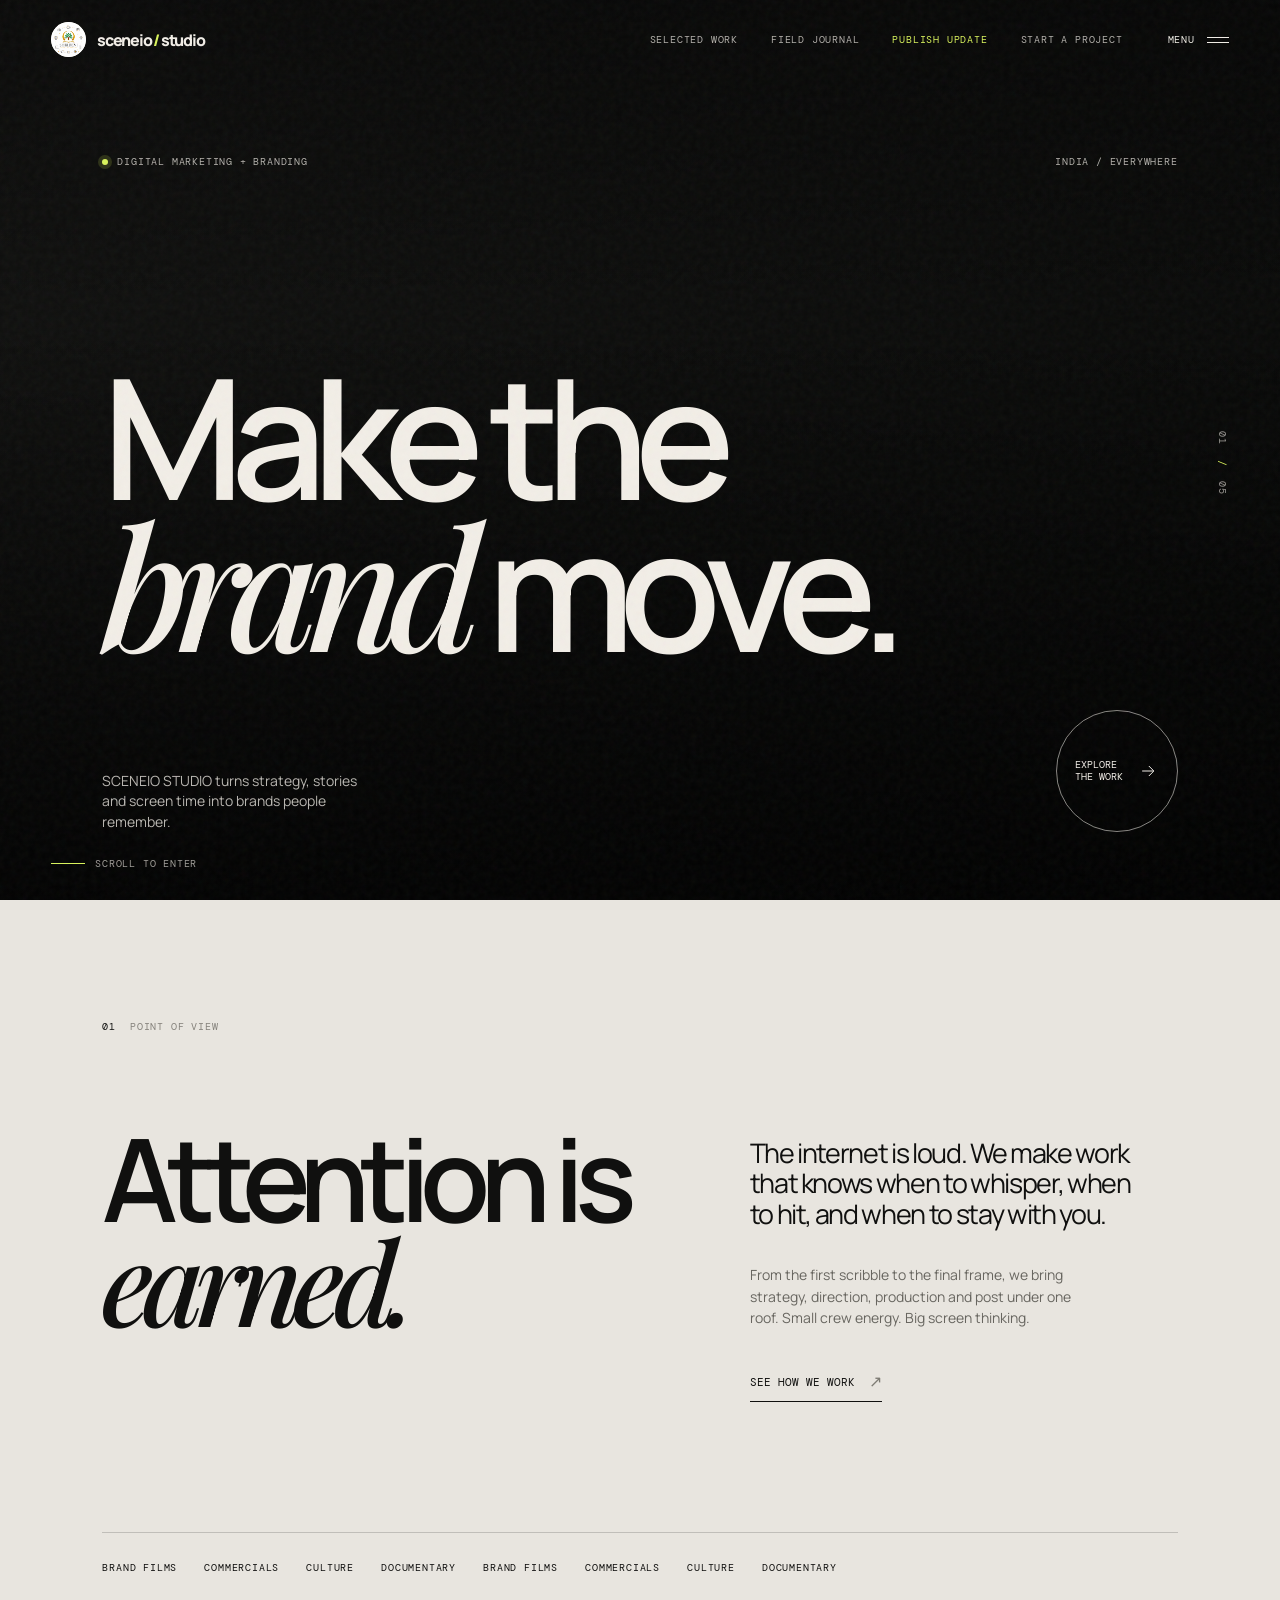
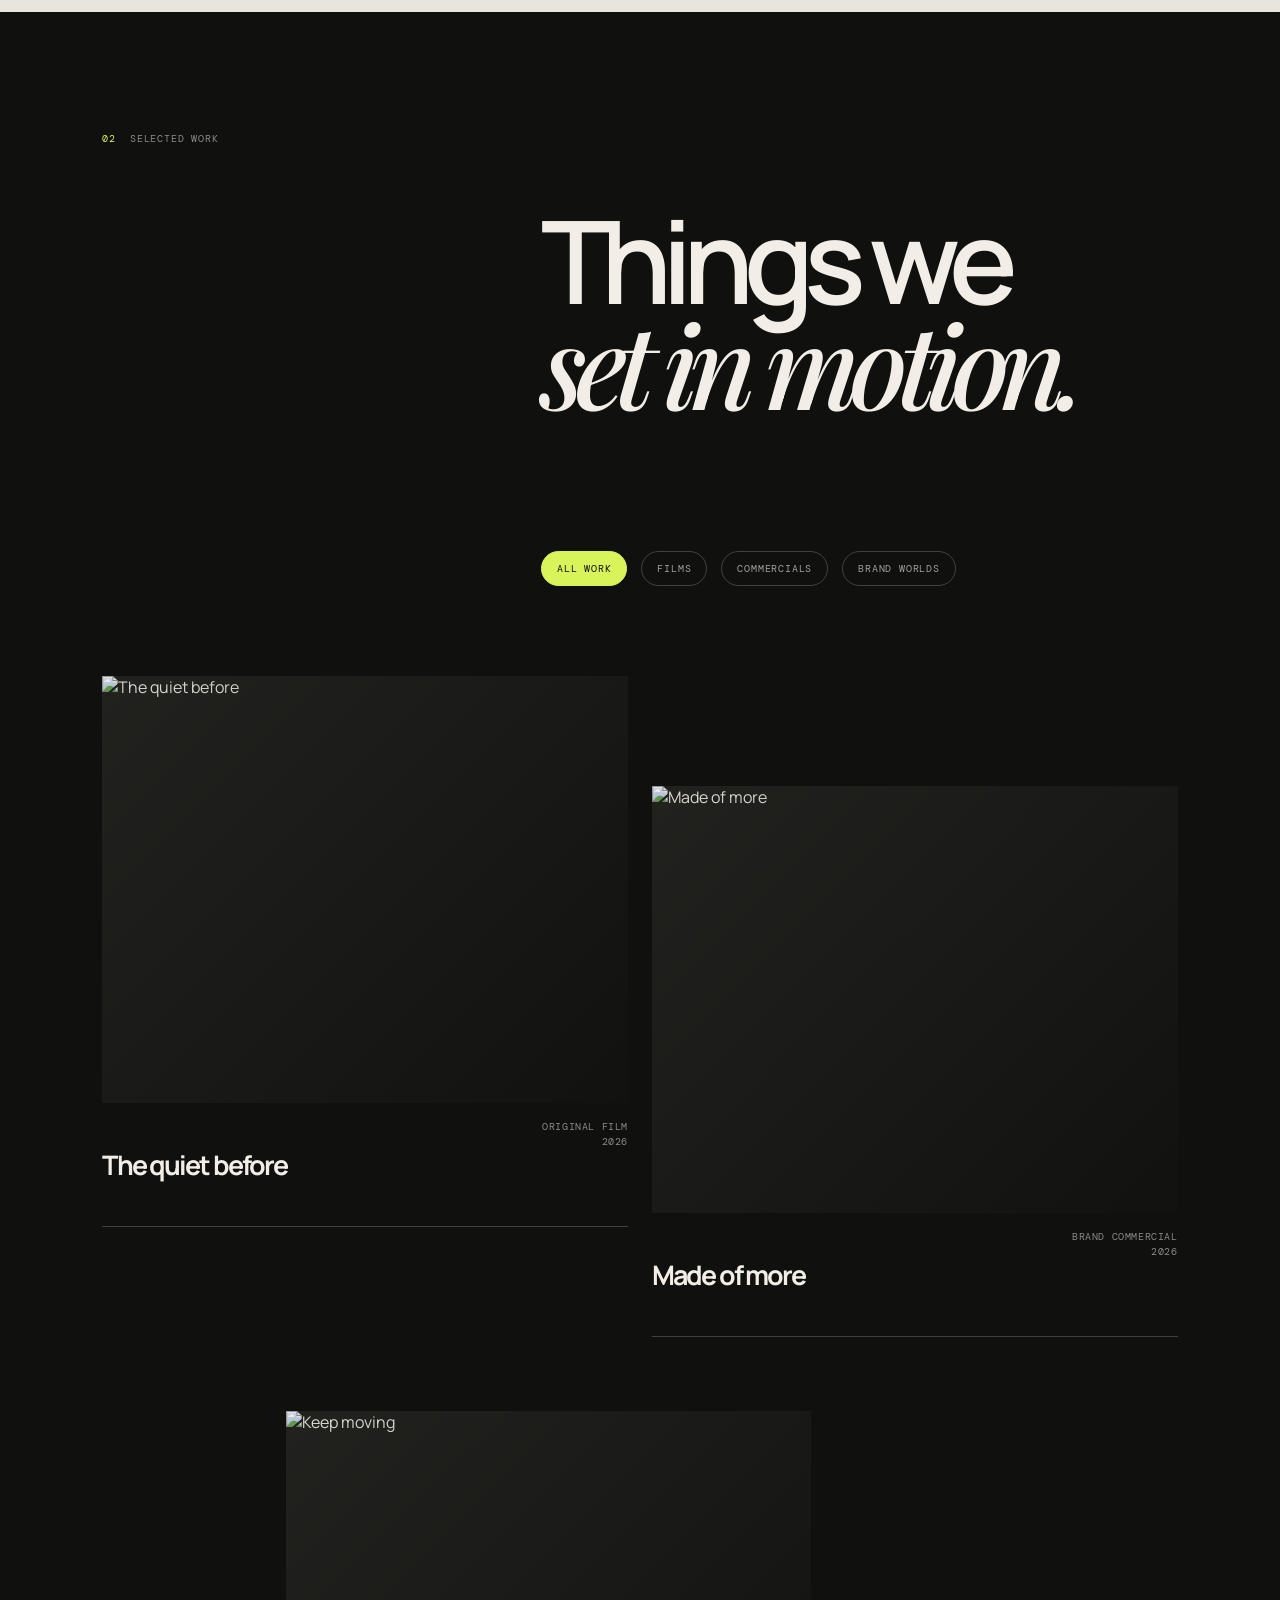
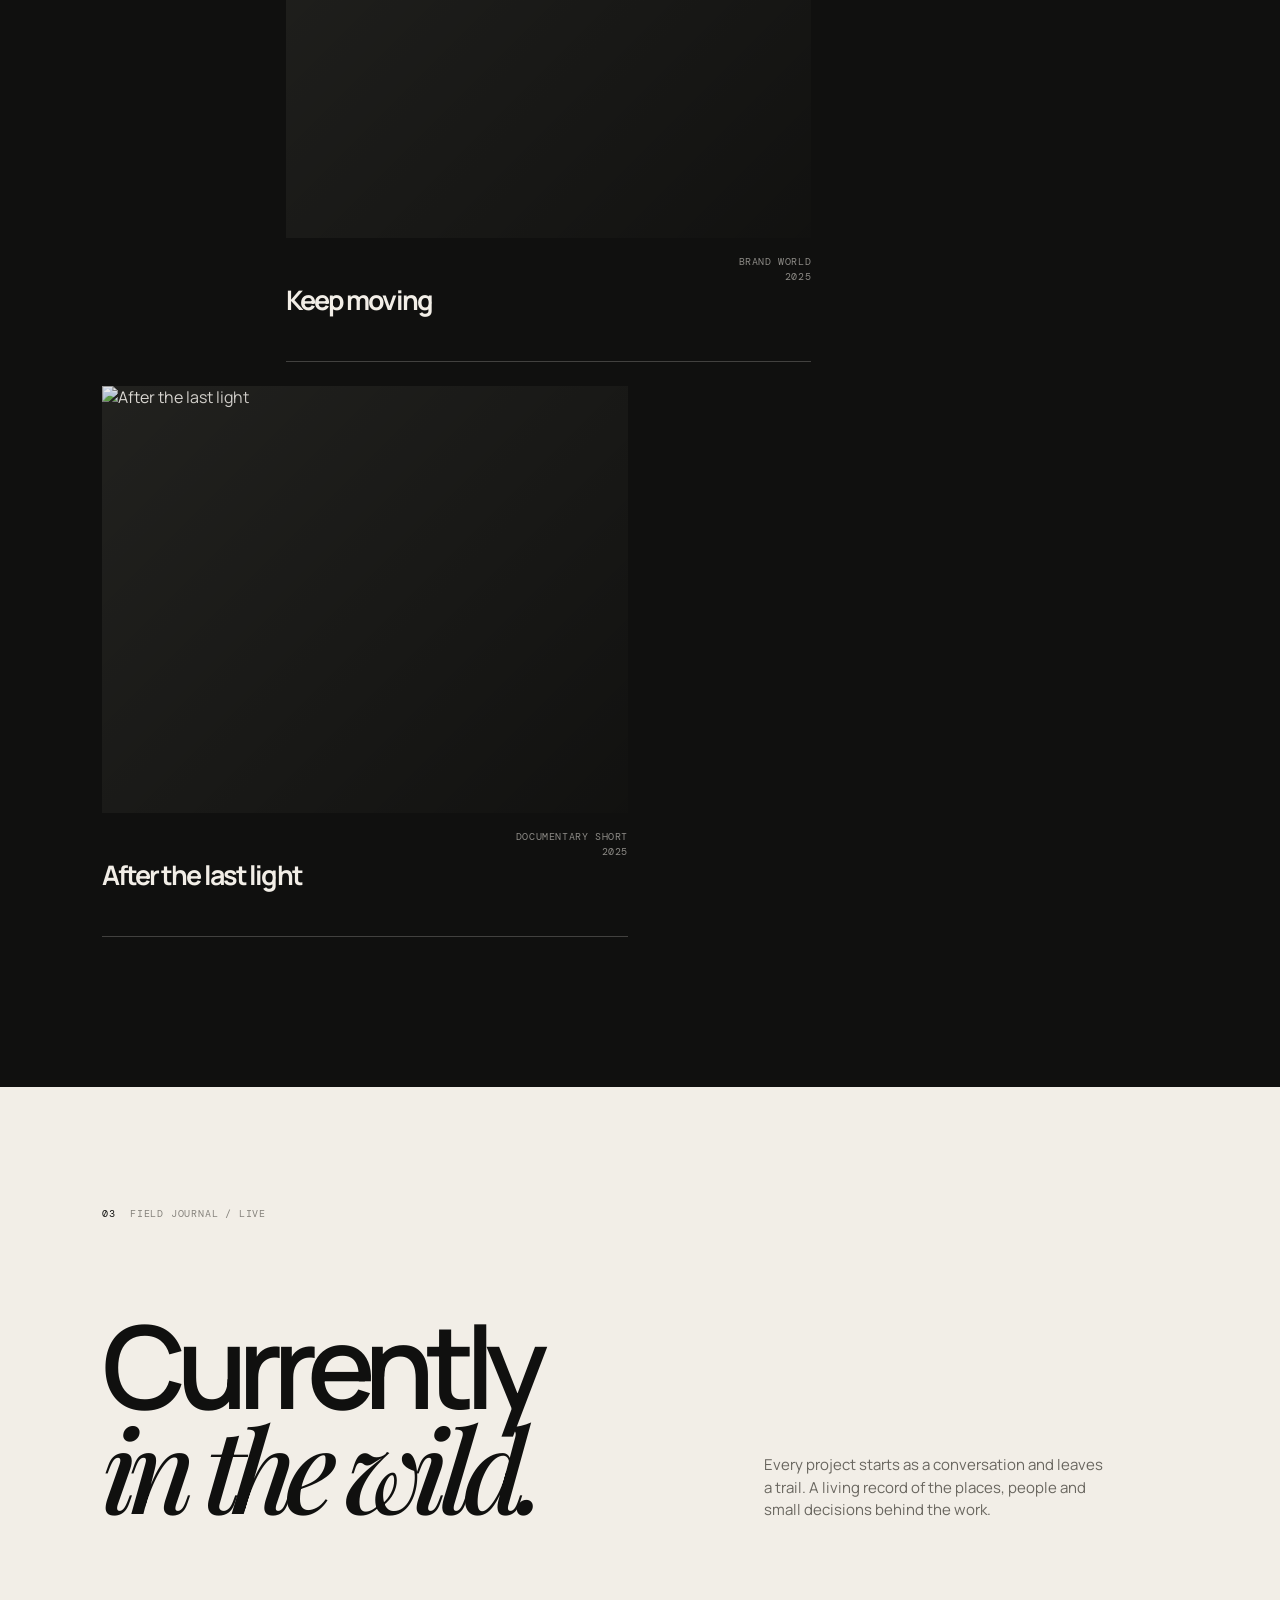
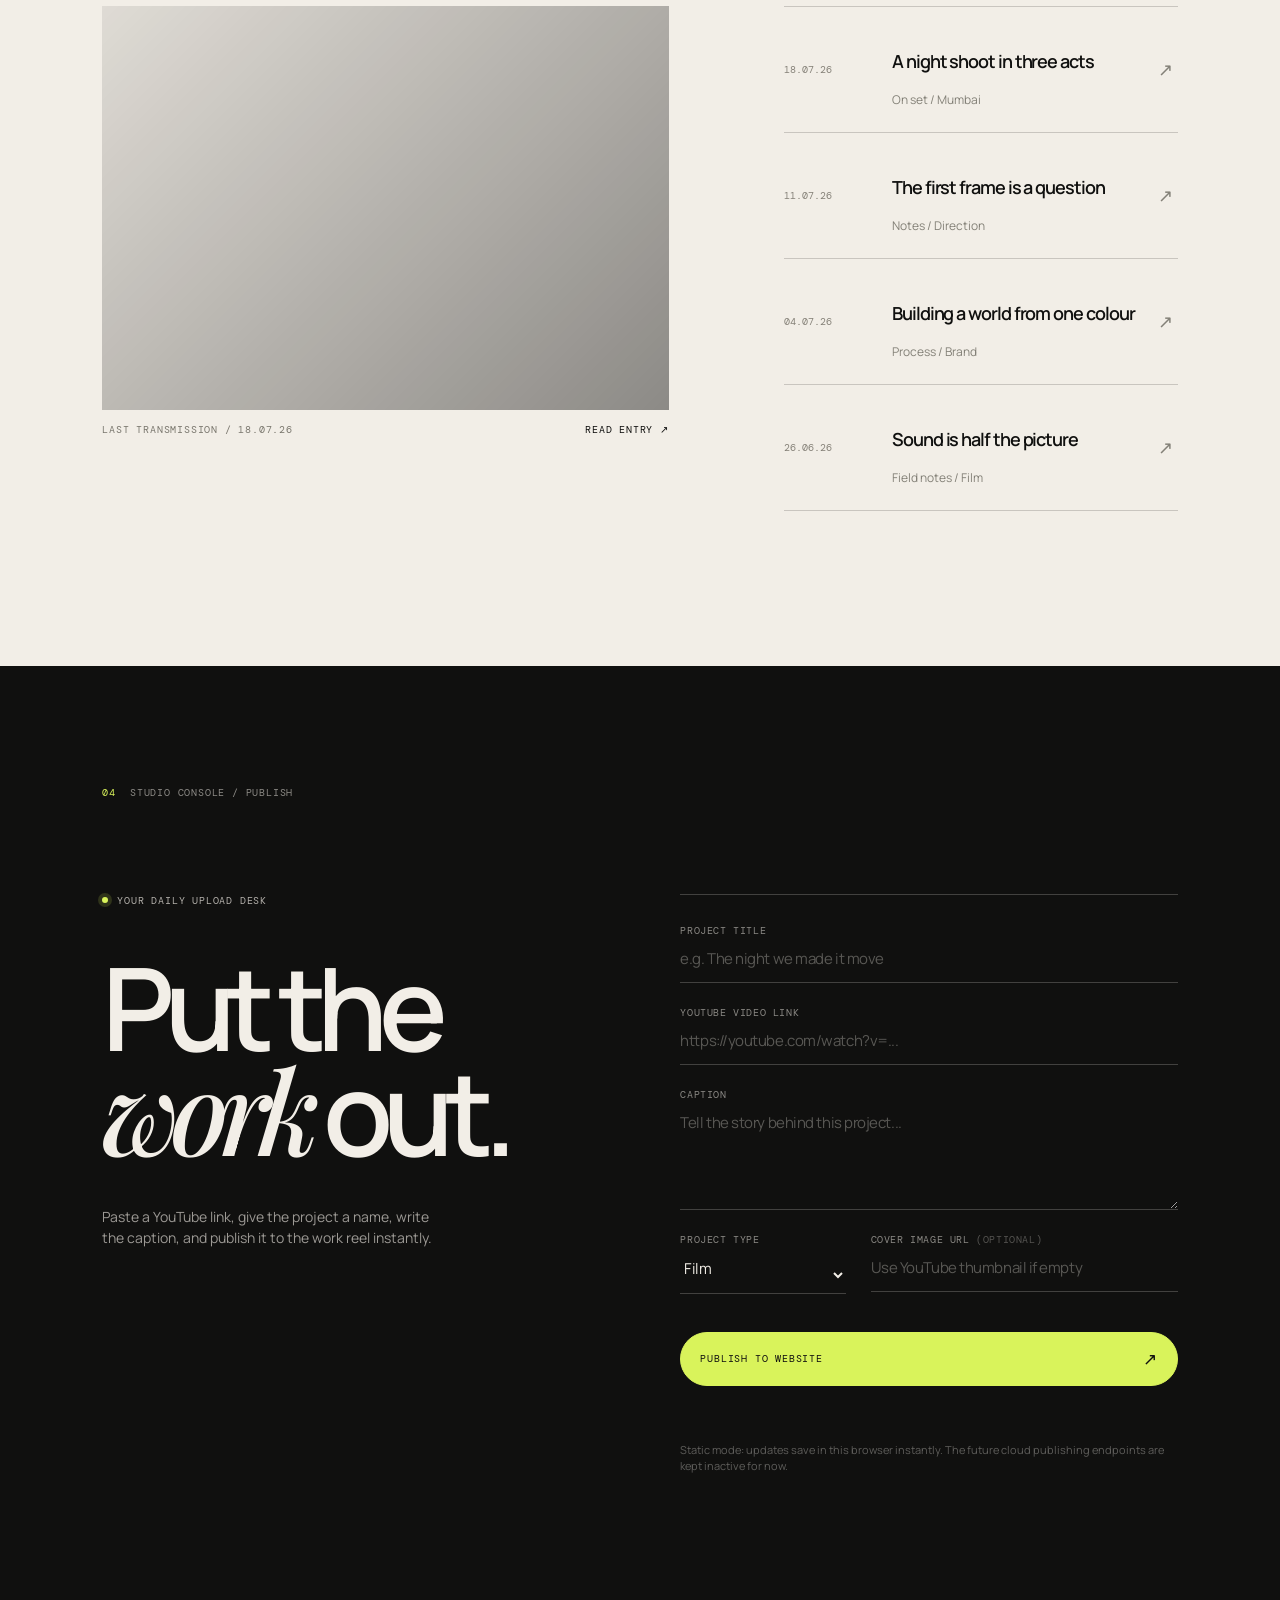
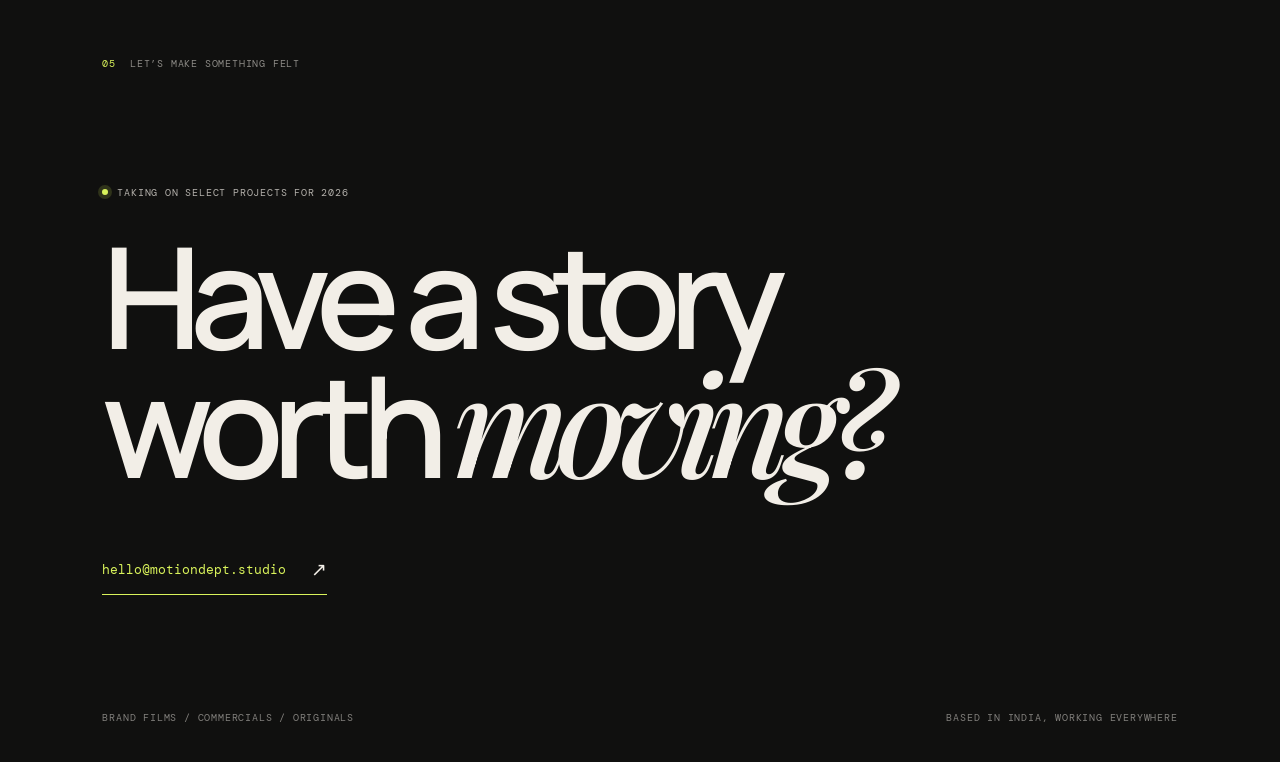
==== index.html @ eca7d155 "Create SCENEIO Studio static site" ====
<!doctype html>
<html lang="en">
  <head>
    <meta charset="UTF-8" />
    <meta name="viewport" content="width=device-width, initial-scale=1.0" />
    <meta name="description" content="SCENEIO STUDIO — digital marketing and branding for stories in motion." />
    <title>SCENEIO STUDIO — Digital marketing and branding</title>
    <link rel="preconnect" href="https://fonts.googleapis.com" />
    <link rel="preconnect" href="https://fonts.gstatic.com" crossorigin />
    <link href="https://fonts.googleapis.com/css2?family=DM+Mono:wght@400;500&family=Manrope:wght@400;500;600;700;800&family=Playfair+Display:ital,wght@0,500;0,600;1,500;1,600&display=swap" rel="stylesheet" />
    <link rel="stylesheet" href="styles.css" />
  </head>
  <body>
    <div class="noise" aria-hidden="true"></div>
    <div class="cursor" aria-hidden="true"></div>
    <div class="cursor-label" aria-hidden="true">view</div>

    <header class="site-header">
      <a class="brand-lockup magnetic" href="#top" aria-label="SCENEIO STUDIO home">
        <img src="sceneio-logo.png" alt="Shridevi Education" />
        <span class="wordmark">sceneio<span>/</span>studio</span>
      </a>
      <nav class="desktop-nav" aria-label="Main navigation">
        <a class="nav-link magnetic" href="#work">Selected work</a>
        <a class="nav-link magnetic" href="#journal">Field journal</a>
        <a class="nav-link nav-link-acid magnetic" href="#console">Publish update</a>
        <a class="nav-link magnetic" href="#contact">Start a project</a>
      </nav>
      <button class="menu-button magnetic" type="button" aria-expanded="false" aria-controls="mobile-menu">
        <span>Menu</span>
        <span class="menu-icon"><i></i><i></i></span>
      </button>
    </header>

    <div class="mobile-menu" id="mobile-menu" aria-hidden="true">
      <a href="#work">Selected work <span>01</span></a>
      <a href="#journal">Field journal <span>02</span></a>
      <a href="#console">Publish update <span>03</span></a>
      <a href="#contact">Start a project <span>04</span></a>
    </div>

    <main id="top">
      <section class="hero section-dark" aria-labelledby="hero-title">
        <div class="hero-image" role="img" aria-label="A film crew working on a set"></div>
        <div class="hero-overlay"></div>
        <div class="hero-content">
          <p class="eyebrow hero-eyebrow"><span class="status-dot"></span> Digital marketing + branding <span class="eyebrow-location">India / everywhere</span></p>
          <h1 id="hero-title">Make the<br /><em>brand</em> move.</h1>
          <div class="hero-bottom">
          <p class="hero-intro">SCENEIO STUDIO turns strategy, stories and screen time into brands people remember.</p>
            <a class="round-link magnetic" href="#work" aria-label="Explore selected work">
              <span>Explore<br />the work</span>
              <svg viewBox="0 0 24 24" aria-hidden="true"><path d="M5 12h13M13 6l6 6-6 6" /></svg>
            </a>
          </div>
        </div>
        <div class="hero-frame-count">01 <span>/</span> 05</div>
        <div class="scroll-cue"><span></span> Scroll to enter</div>
      </section>

      <section class="manifesto section-light" aria-labelledby="manifesto-title">
        <div class="section-label"><span>01</span><span>Point of view</span></div>
        <div class="manifesto-grid">
          <h2 id="manifesto-title">Attention is<br /><em>earned.</em></h2>
          <div class="manifesto-copy">
            <p class="lead-copy">The internet is loud. We make work that knows when to whisper, when to hit, and when to stay with you.</p>
            <p>From the first scribble to the final frame, we bring strategy, direction, production and post under one roof. Small crew energy. Big screen thinking.</p>
            <a class="text-link magnetic" href="#contact">See how we work <span>↗</span></a>
          </div>
        </div>
        <div class="marquee" aria-hidden="true"><span>BRAND FILMS&nbsp;&nbsp;&nbsp; COMMERCIALS&nbsp;&nbsp;&nbsp; CULTURE&nbsp;&nbsp;&nbsp; DOCUMENTARY&nbsp;&nbsp;&nbsp; BRAND FILMS&nbsp;&nbsp;&nbsp; COMMERCIALS&nbsp;&nbsp;&nbsp; CULTURE&nbsp;&nbsp;&nbsp; DOCUMENTARY&nbsp;&nbsp;&nbsp;</span></div>
      </section>

      <section class="work section-dark" id="work" aria-labelledby="work-title">
        <div class="section-heading">
          <div class="section-label light"><span>02</span><span>Selected work</span></div>
          <h2 id="work-title">Things we<br /><em>set in motion.</em></h2>
          <div class="filter-row" role="group" aria-label="Filter work">
            <button class="filter-button active magnetic" type="button" data-filter="all">All work</button>
            <button class="filter-button magnetic" type="button" data-filter="film">Films</button>
            <button class="filter-button magnetic" type="button" data-filter="commercial">Commercials</button>
            <button class="filter-button magnetic" type="button" data-filter="brand">Brand worlds</button>
          </div>
        </div>
        <div class="project-grid" id="project-grid"></div>
      </section>

      <section class="journal section-paper" id="journal" aria-labelledby="journal-title">
        <div class="section-label"><span>03</span><span>Field journal / live</span></div>
        <div class="journal-heading">
          <h2 id="journal-title">Currently<br /><em>in the wild.</em></h2>
          <p>Every project starts as a conversation and leaves a trail. A living record of the places, people and small decisions behind the work.</p>
        </div>
        <div class="journal-layout">
          <div class="journal-feature">
            <div class="journal-feature-image"></div>
            <div class="journal-feature-caption"><span>Last transmission / 18.07.26</span><span>Read entry ↗</span></div>
          </div>
          <div class="journal-list" id="journal-list"></div>
        </div>
      </section>

      <section class="console section-dark" id="console" aria-labelledby="console-title">
        <div class="section-label light"><span>04</span><span>Studio console / publish</span></div>
        <div class="console-grid">
          <div>
            <p class="eyebrow"><span class="status-dot"></span> Your daily upload desk</p>
            <h2 id="console-title">Put the<br /><em>work</em> out.</h2>
            <p class="console-copy">Paste a YouTube link, give the project a name, write the caption, and publish it to the work reel instantly.</p>
          </div>
          <form class="publish-form" id="publish-form">
            <label>Project title<input name="title" type="text" placeholder="e.g. The night we made it move" required /></label>
            <label>YouTube video link<input name="video-url" type="url" placeholder="https://youtube.com/watch?v=..." required /></label>
            <label>Caption<textarea name="caption" rows="4" placeholder="Tell the story behind this project..." required></textarea></label>
            <div class="form-row">
              <label>Project type<select name="type"><option value="film">Film</option><option value="commercial">Commercial</option><option value="brand">Brand world</option></select></label>
              <label>Cover image URL <span>(optional)</span><input name="image-url" type="url" placeholder="Use YouTube thumbnail if empty" /></label>
            </div>
            <button class="publish-button magnetic" type="submit">Publish to website <span>↗</span></button>
            <p class="publish-status" id="publish-status" role="status"></p>
            <p class="form-note">Static mode: updates save in this browser instantly. The future cloud publishing endpoints are kept inactive for now.</p>
          </form>
        </div>
      </section>

      <section class="contact section-dark" id="contact" aria-labelledby="contact-title">
        <div class="contact-top section-label light"><span>05</span><span>Let’s make something felt</span></div>
        <div class="contact-main">
          <p class="eyebrow"><span class="status-dot"></span> Taking on select projects for 2026</p>
          <h2 id="contact-title">Have a story<br />worth <em>moving?</em></h2>
          <a class="contact-email magnetic" href="mailto:hello@motiondept.studio">hello@motiondept.studio <span>↗</span></a>
        </div>
        <div class="contact-footer"><span>Brand films / commercials / originals</span><span>Based in India, working everywhere</span></div>
      </section>
    </main>

    <div class="project-modal" aria-hidden="true" role="dialog" aria-modal="true" aria-labelledby="modal-title">
      <button class="modal-close magnetic" type="button" aria-label="Close project details">Close <span>×</span></button>
      <div class="modal-inner">
        <p class="eyebrow" id="modal-meta"></p>
        <h2 id="modal-title"></h2>
        <p class="modal-description" id="modal-description"></p>
        <div class="modal-media" id="modal-media"></div>
        <div class="modal-details"><span id="modal-client"></span><span id="modal-services"></span></div>
      </div>
    </div>

    <script src="content.js"></script>
    <script src="app.js"></script>
  </body>
</html>
---- styles.css ----
:root {
  --ink: #10100f;
  --paper: #e8e5df;
  --cream: #f2eee7;
  --acid: #d9f35b;
  --muted: #85827c;
  --line-dark: rgba(242, 238, 231, .22);
  --line-light: rgba(16, 16, 15, .18);
  --serif: "Playfair Display", Georgia, serif;
  --sans: "Manrope", Arial, sans-serif;
  --mono: "DM Mono", monospace;
}

* { box-sizing: border-box; }
html { scroll-behavior: smooth; }
body { margin: 0; background: var(--ink); color: var(--cream); font-family: var(--sans); cursor: none; }
body.modal-open { overflow: hidden; }
a { color: inherit; text-decoration: none; }
button { color: inherit; font: inherit; }
.noise { position: fixed; inset: 0; z-index: 20; pointer-events: none; opacity: .055; background-image: url("data:image/svg+xml,%3Csvg viewBox='0 0 180 180' xmlns='http://www.w3.org/2000/svg'%3E%3Cfilter id='n'%3E%3CfeTurbulence type='fractalNoise' baseFrequency='.8' numOctaves='3' stitchTiles='stitch'/%3E%3C/filter%3E%3Crect width='100%25' height='100%25' filter='url(%23n)' opacity='.8'/%3E%3C/svg%3E"); }
.cursor, .cursor-label { position: fixed; pointer-events: none; z-index: 50; transform: translate(-50%, -50%); opacity: 0; }
.cursor { width: 10px; height: 10px; border-radius: 50%; background: var(--acid); transition: width .25s, height .25s, background .25s; }
.cursor-label { display: grid; place-items: center; width: 58px; height: 58px; border-radius: 50%; background: var(--acid); color: var(--ink); font: 11px var(--mono); text-transform: uppercase; letter-spacing: .08em; transition: opacity .2s; }
.cursor.is-link { width: 30px; height: 30px; background: var(--cream); }
.cursor-label.visible { opacity: 1; }
.site-header { position: absolute; inset: 0 0 auto; z-index: 10; display: flex; align-items: center; justify-content: space-between; padding: 22px 4vw; color: var(--cream); }
.brand-lockup { display: flex; align-items: center; gap: 11px; }
.brand-lockup img { width: 35px; height: 35px; border-radius: 50%; object-fit: cover; background: var(--cream); }
.wordmark { font-size: 16px; font-weight: 800; letter-spacing: -.08em; }
.wordmark span { color: var(--acid); margin: 0 2px; }
.desktop-nav { display: flex; gap: 33px; margin-left: auto; margin-right: 45px; }
.nav-link, .menu-button, .section-label, .eyebrow, .filter-button, .contact-footer, .hero-frame-count, .scroll-cue, .journal-feature-caption, .modal-details { font: 10px var(--mono); letter-spacing: .08em; text-transform: uppercase; }
.nav-link { color: rgba(242,238,231,.72); transition: color .25s; }
.nav-link:hover { color: var(--acid); }
.nav-link-acid { color: var(--acid); }
.menu-button { display: flex; align-items: center; gap: 12px; border: 0; padding: 0; background: transparent; cursor: none; }
.menu-icon { display: flex; flex-direction: column; gap: 4px; width: 22px; }
.menu-icon i { display: block; height: 1px; background: var(--cream); transition: transform .25s; }
.mobile-menu { position: fixed; inset: 0; z-index: 9; display: flex; flex-direction: column; justify-content: center; gap: 18px; padding: 10vw; background: var(--acid); color: var(--ink); transform: translateY(-100%); transition: transform .7s cubic-bezier(.8,0,.2,1); }
.mobile-menu.open { transform: translateY(0); }
.mobile-menu a { display: flex; justify-content: space-between; border-bottom: 1px solid rgba(16,16,15,.35); padding: 14px 0; font-size: clamp(30px, 7vw, 70px); letter-spacing: -.07em; }
.mobile-menu a span { align-self: flex-start; font: 11px var(--mono); letter-spacing: 0; }
.section-dark { background: var(--ink); color: var(--cream); }
.section-light, .section-paper { color: var(--ink); }
.section-light { background: var(--paper); }
.section-paper { background: var(--cream); }
.hero { position: relative; min-height: 100svh; overflow: hidden; }
.hero-image { position: absolute; inset: 0; background: linear-gradient(135deg, rgba(24,25,22,.2), rgba(4,5,4,.8)), url("https://images.unsplash.com/photo-1485846234645-a62644f84728?auto=format&fit=crop&w=2400&q=90") center/cover; transform: scale(1.04); animation: hero-drift 16s ease-in-out infinite alternate; }
@keyframes hero-drift { from { transform: scale(1.04); } to { transform: scale(1.12) translate3d(-1%, -1%, 0); } }
.hero-overlay { position: absolute; inset: 0; background: linear-gradient(180deg, rgba(0,0,0,.42) 0%, transparent 35%, rgba(0,0,0,.75) 100%); }
.hero-content { position: relative; z-index: 1; display: flex; flex-direction: column; justify-content: space-between; min-height: 100svh; padding: 155px 8vw 68px; }
.eyebrow { display: flex; align-items: center; gap: 9px; color: rgba(242,238,231,.72); }
.hero-eyebrow { font-size: 10px; }
.eyebrow-location { margin-left: auto; }
.status-dot { display: inline-block; width: 6px; height: 6px; border-radius: 50%; background: var(--acid); box-shadow: 0 0 0 4px rgba(217,243,91,.15); }
h1, h2, p { margin: 0; }
h1, h2 { font-weight: 600; letter-spacing: -.085em; line-height: .88; }
h1 { max-width: 900px; font-size: clamp(72px, 13.1vw, 200px); margin-top: auto; }
h1 em, h2 em { font-family: var(--serif); font-weight: 500; letter-spacing: -.09em; }
.hero-bottom { display: flex; align-items: flex-end; justify-content: space-between; margin-top: 48px; }
.hero-intro { max-width: 280px; color: rgba(242,238,231,.76); font-size: 14px; line-height: 1.45; }
.round-link { display: flex; align-items: center; justify-content: center; gap: 15px; width: 122px; height: 122px; border: 1px solid rgba(242,238,231,.55); border-radius: 50%; font: 10px var(--mono); line-height: 1.25; text-transform: uppercase; transition: background .35s, color .35s, transform .35s; }
.round-link svg { width: 20px; fill: none; stroke: currentColor; stroke-width: 1.2; }
.round-link:hover { background: var(--acid); color: var(--ink); border-color: var(--acid); transform: rotate(-8deg); }
.hero-frame-count { position: absolute; right: 4vw; bottom: 45%; color: rgba(242,238,231,.62); writing-mode: vertical-rl; }
.hero-frame-count span { color: var(--acid); padding: 8px 0; }
.scroll-cue { position: absolute; left: 4vw; bottom: 30px; display: flex; align-items: center; gap: 10px; color: rgba(242,238,231,.65); }
.scroll-cue span { display: block; width: 34px; height: 1px; background: var(--acid); }
.section-label { display: flex; gap: 14px; color: var(--muted); }
.section-label span:first-child { color: var(--ink); }
.section-label.light { color: rgba(242,238,231,.55); }
.section-label.light span:first-child { color: var(--acid); }
.manifesto { padding: 120px 8vw 0; overflow: hidden; }
.manifesto-grid { display: grid; grid-template-columns: 1.12fr .88fr; gap: 8vw; padding: 95px 0 130px; }
h2 { font-size: clamp(63px, 9vw, 138px); }
.manifesto-copy { max-width: 390px; padding-top: 10px; }
.lead-copy { font-size: clamp(21px, 2.1vw, 31px); letter-spacing: -.05em; line-height: 1.13; margin-bottom: 35px; }
.manifesto-copy > p:not(.lead-copy) { max-width: 330px; color: #686660; font-size: 14px; line-height: 1.55; }
.text-link { display: inline-flex; align-items: center; gap: 14px; margin-top: 42px; border-bottom: 1px solid var(--ink); padding-bottom: 9px; font: 11px var(--mono); text-transform: uppercase; }
.text-link span { color: #7d7b73; font-size: 16px; }
.marquee { overflow: hidden; border-top: 1px solid var(--line-light); padding: 28px 0 38px; white-space: nowrap; font: 10px var(--mono); letter-spacing: .08em; }
.marquee span { display: inline-block; animation: marquee 34s linear infinite; }
@keyframes marquee { to { transform: translateX(-50%); } }
.work { padding: 120px 8vw 150px; }
.section-heading { position: relative; display: grid; grid-template-columns: 1fr 1.7fr; gap: 5vw; align-items: start; }
.section-heading h2 { grid-column: 2; margin-top: 78px; }
.filter-row { grid-column: 2; display: flex; gap: 14px; margin-top: 70px; flex-wrap: wrap; }
.filter-button { border: 1px solid var(--line-dark); background: transparent; border-radius: 40px; padding: 10px 15px; color: rgba(242,238,231,.65); cursor: none; transition: .3s; }
.filter-button:hover, .filter-button.active { background: var(--acid); border-color: var(--acid); color: var(--ink); }
.project-grid { display: grid; grid-template-columns: repeat(12, 1fr); gap: 24px; margin-top: 90px; }
.project-card { position: relative; grid-column: span 6; cursor: none; }
.project-card:nth-child(3n+2) { grid-column: 7 / span 6; margin-top: 110px; }
.project-card:nth-child(3n+3) { grid-column: 3 / span 6; margin-top: 50px; }
.project-visual { position: relative; overflow: hidden; aspect-ratio: 1.23 / 1; background: #242421; }
.project-visual::after { position: absolute; inset: 0; content: ""; background: linear-gradient(135deg, rgba(0,0,0,.08), rgba(0,0,0,.52)); transition: opacity .45s; }
.project-card:hover .project-visual::after { opacity: .38; }
.project-visual::before { position: absolute; inset: 0; z-index: 1; content: "View project  ↗"; display: grid; place-items: center; color: var(--cream); font: 11px var(--mono); letter-spacing: .08em; text-transform: uppercase; opacity: 0; transform: translateY(10px); transition: .45s; }
.project-card:hover .project-visual::before { opacity: 1; transform: translateY(0); }
.project-visual img { width: 100%; height: 100%; display: block; object-fit: cover; filter: saturate(.78); transition: transform .8s cubic-bezier(.2,.8,.2,1), filter .5s; }
.project-card:hover .project-visual img { transform: scale(1.06); filter: saturate(1); }
.project-live { position: absolute; z-index: 2; top: 15px; left: 15px; border: 1px solid var(--acid); border-radius: 20px; padding: 7px 10px; background: rgba(16,16,15,.5); color: var(--acid); font: 9px var(--mono); letter-spacing: .06em; text-transform: uppercase; }
.project-info { display: flex; justify-content: space-between; gap: 15px; padding: 16px 0 0; border-bottom: 1px solid var(--line-dark); padding-bottom: 16px; }
.project-title { font-size: clamp(19px, 2.1vw, 30px); letter-spacing: -.07em; }
.project-meta { color: rgba(242,238,231,.55); font: 10px var(--mono); letter-spacing: .06em; text-transform: uppercase; text-align: right; line-height: 1.5; }
.journal { padding: 120px 8vw 155px; }
.journal-heading { display: grid; grid-template-columns: 1.15fr .85fr; gap: 8vw; padding: 95px 0 84px; }
.journal-heading > p { max-width: 340px; align-self: end; color: #69665f; font-size: 15px; line-height: 1.5; }
.journal-layout { display: grid; grid-template-columns: 1.18fr .82fr; gap: 9vw; align-items: start; }
.journal-feature-image { aspect-ratio: 1.4 / 1; background: linear-gradient(135deg, rgba(0,0,0,.08), rgba(0,0,0,.42)), url("https://images.unsplash.com/photo-1489599849927-2ee91cede3ba?auto=format&fit=crop&w=1500&q=85") center/cover; filter: grayscale(.2); }
.journal-feature-caption { display: flex; justify-content: space-between; gap: 10px; padding-top: 13px; color: #79766d; }
.journal-feature-caption span:last-child { color: var(--ink); }
.journal-list { border-top: 1px solid var(--line-light); }
.journal-entry { display: grid; grid-template-columns: 90px 1fr 20px; gap: 18px; align-items: center; border-bottom: 1px solid var(--line-light); padding: 24px 0; transition: padding .3s; }
.journal-entry:hover { padding-left: 10px; padding-right: 10px; }
.journal-date { color: #858178; font: 10px var(--mono); text-transform: uppercase; }
.journal-entry h3 { font-size: 18px; font-weight: 600; letter-spacing: -.06em; }
.journal-entry p { margin-top: 5px; color: #838077; font-size: 12px; }
.journal-arrow { color: #848178; font-size: 18px; }
.console { padding: 120px 8vw 140px; }
.console-grid { display: grid; grid-template-columns: .95fr 1.05fr; gap: 10vw; padding-top: 95px; }
.console-grid h2 { margin-top: 50px; }
.console-copy { max-width: 350px; margin-top: 42px; color: rgba(242,238,231,.62); font-size: 14px; line-height: 1.5; }
.publish-form { border-top: 1px solid var(--line-dark); padding-top: 6px; }
.publish-form label { display: block; margin-top: 23px; color: rgba(242,238,231,.54); font: 10px var(--mono); letter-spacing: .06em; text-transform: uppercase; }
.publish-form label > span { color: rgba(242,238,231,.3); }
.publish-form input, .publish-form textarea, .publish-form select { display: block; width: 100%; margin-top: 11px; border: 0; border-bottom: 1px solid var(--line-dark); border-radius: 0; outline: 0; padding: 0 0 13px; background: transparent; color: var(--cream); font: 15px var(--sans); letter-spacing: -.03em; resize: vertical; transition: border-color .25s; }
.publish-form select { color: var(--cream); cursor: none; }
.publish-form select option { color: var(--ink); }
.publish-form input::placeholder, .publish-form textarea::placeholder { color: rgba(242,238,231,.32); }
.publish-form input:focus, .publish-form textarea:focus, .publish-form select:focus { border-color: var(--acid); }
.form-row { display: grid; grid-template-columns: .7fr 1.3fr; gap: 25px; }
.publish-button { display: flex; align-items: center; justify-content: space-between; width: 100%; margin-top: 38px; border: 1px solid var(--acid); border-radius: 40px; padding: 15px 19px; background: var(--acid); color: var(--ink); font: 10px var(--mono); letter-spacing: .08em; text-transform: uppercase; cursor: none; transition: .3s; }
.publish-button span { font-size: 17px; transition: transform .3s; }
.publish-button:hover { background: transparent; color: var(--acid); }
.publish-button:hover span { transform: translate(4px, -4px); }
.publish-status { min-height: 20px; margin-top: 20px; color: var(--acid); font: 11px var(--mono); }
.publish-status.error { color: #ff9c8c; }
.publish-status.success { color: var(--acid); }
.form-note { margin-top: 16px; color: rgba(242,238,231,.35); font-size: 11px; line-height: 1.5; }
.empty-projects { grid-column: 1 / -1; color: rgba(242,238,231,.5); }
.contact { min-height: 83vh; display: flex; flex-direction: column; justify-content: space-between; padding: 42px 8vw 38px; }
.contact-main { margin: auto 0; }
.contact-main .eyebrow { margin-bottom: 35px; }
.contact h2 { font-size: clamp(68px, 11vw, 168px); }
.contact-email { display: inline-flex; align-items: center; gap: 25px; margin-top: 70px; border-bottom: 1px solid var(--acid); padding-bottom: 12px; color: var(--acid); font: 13px var(--mono); }
.contact-email span { color: var(--cream); font-size: 19px; transition: transform .3s; }
.contact-email:hover span { transform: translate(5px, -5px); }
.contact-footer { display: flex; justify-content: space-between; gap: 20px; color: rgba(242,238,231,.5); }
.project-modal { position: fixed; inset: 0; z-index: 40; overflow: auto; background: var(--paper); color: var(--ink); opacity: 0; pointer-events: none; transform: translateY(20px); transition: opacity .45s, transform .45s; }
.project-modal.open { opacity: 1; pointer-events: auto; transform: translateY(0); }
.modal-close { position: fixed; z-index: 2; top: 29px; right: 4vw; border: 0; background: transparent; color: var(--ink); font: 10px var(--mono); text-transform: uppercase; cursor: none; }
.modal-close span { display: inline-block; margin-left: 8px; font-size: 25px; vertical-align: -3px; }
.modal-inner { max-width: 1100px; margin: 0 auto; padding: 145px 5vw 100px; }
.modal-inner .eyebrow { color: #717069; }
.modal-inner h2 { max-width: 770px; margin: 35px 0 30px; font-size: clamp(65px, 10vw, 140px); }
.modal-description { max-width: 440px; color: #65625b; font-size: 17px; line-height: 1.45; }
.modal-media { width: 100%; aspect-ratio: 1.75 / 1; margin-top: 70px; background: #191917; }
.modal-media iframe { width: 100%; height: 100%; display: block; border: 0; }
.modal-image { width: 100%; height: 100%; background: center/cover; }
.modal-details { display: flex; gap: 50px; margin-top: 16px; color: #77736a; }
.hidden { display: none; }
.reveal { opacity: 0; transform: translateY(25px); transition: opacity .8s, transform .8s; }
.reveal.visible { opacity: 1; transform: translateY(0); }

@media (max-width: 720px) {
  body { cursor: auto; }
  .cursor, .cursor-label { display: none; }
  .site-header { padding: 23px 6vw; }
  .brand-lockup img { width: 30px; height: 30px; }
  .wordmark { font-size: 14px; }
  .desktop-nav { display: none; }
  .hero-content { padding: 130px 6vw 48px; }
  .hero-eyebrow { align-items: flex-start; line-height: 1.4; }
  .eyebrow-location { display: none; }
  h1 { font-size: clamp(63px, 17vw, 110px); }
  .hero-bottom { align-items: flex-end; }
  .hero-intro { max-width: 210px; font-size: 12px; }
  .round-link { width: 92px; height: 92px; font-size: 8px; flex-direction: column; gap: 7px; }
  .round-link svg { width: 17px; }
  .hero-frame-count { right: 6vw; bottom: 39%; }
  .scroll-cue { left: 6vw; font-size: 9px; }
  .manifesto, .work, .journal { padding: 76px 6vw 90px; }
  .manifesto-grid, .journal-heading, .journal-layout { display: block; padding: 65px 0 80px; }
  .manifesto-copy { padding-top: 45px; }
  .marquee { margin: 0 -6vw; padding-left: 6vw; }
  .section-heading { display: block; }
  .section-heading h2 { margin-top: 65px; }
  .filter-row { margin-top: 50px; gap: 8px; }
  .filter-button { padding: 8px 11px; font-size: 9px; }
  .project-grid { display: block; margin-top: 60px; }
  .project-card, .project-card:nth-child(3n+2), .project-card:nth-child(3n+3) { margin: 0 0 54px; }
  .project-title { font-size: 22px; }
  .journal-heading > p { margin-top: 35px; }
  .journal-feature-image { aspect-ratio: 1.15 / 1; }
  .journal-list { margin-top: 50px; }
  .journal-entry { grid-template-columns: 65px 1fr 15px; gap: 10px; padding: 19px 0; }
  .journal-entry h3 { font-size: 15px; }
  .journal-entry p { font-size: 11px; }
  .contact { min-height: 90vh; padding: 30px 6vw; }
  .contact h2 { font-size: clamp(60px, 16vw, 100px); }
  .contact-email { margin-top: 50px; font-size: 11px; }
  .contact-footer { flex-direction: column; line-height: 1.5; }
  .console { padding: 78px 6vw 92px; }
  .console-grid { display: block; padding-top: 62px; }
  .console-copy { margin-top: 32px; }
  .publish-form { margin-top: 60px; }
  .form-row { display: block; }
  .modal-media { margin-top: 45px; aspect-ratio: 1.1 / 1; }
  .modal-inner { padding: 110px 6vw 60px; }
  .modal-details { flex-direction: column; gap: 8px; }
}

@media (prefers-reduced-motion: reduce) {
  html { scroll-behavior: auto; }
  *, *::before, *::after { animation-duration: .01ms !important; transition-duration: .01ms !important; }
}
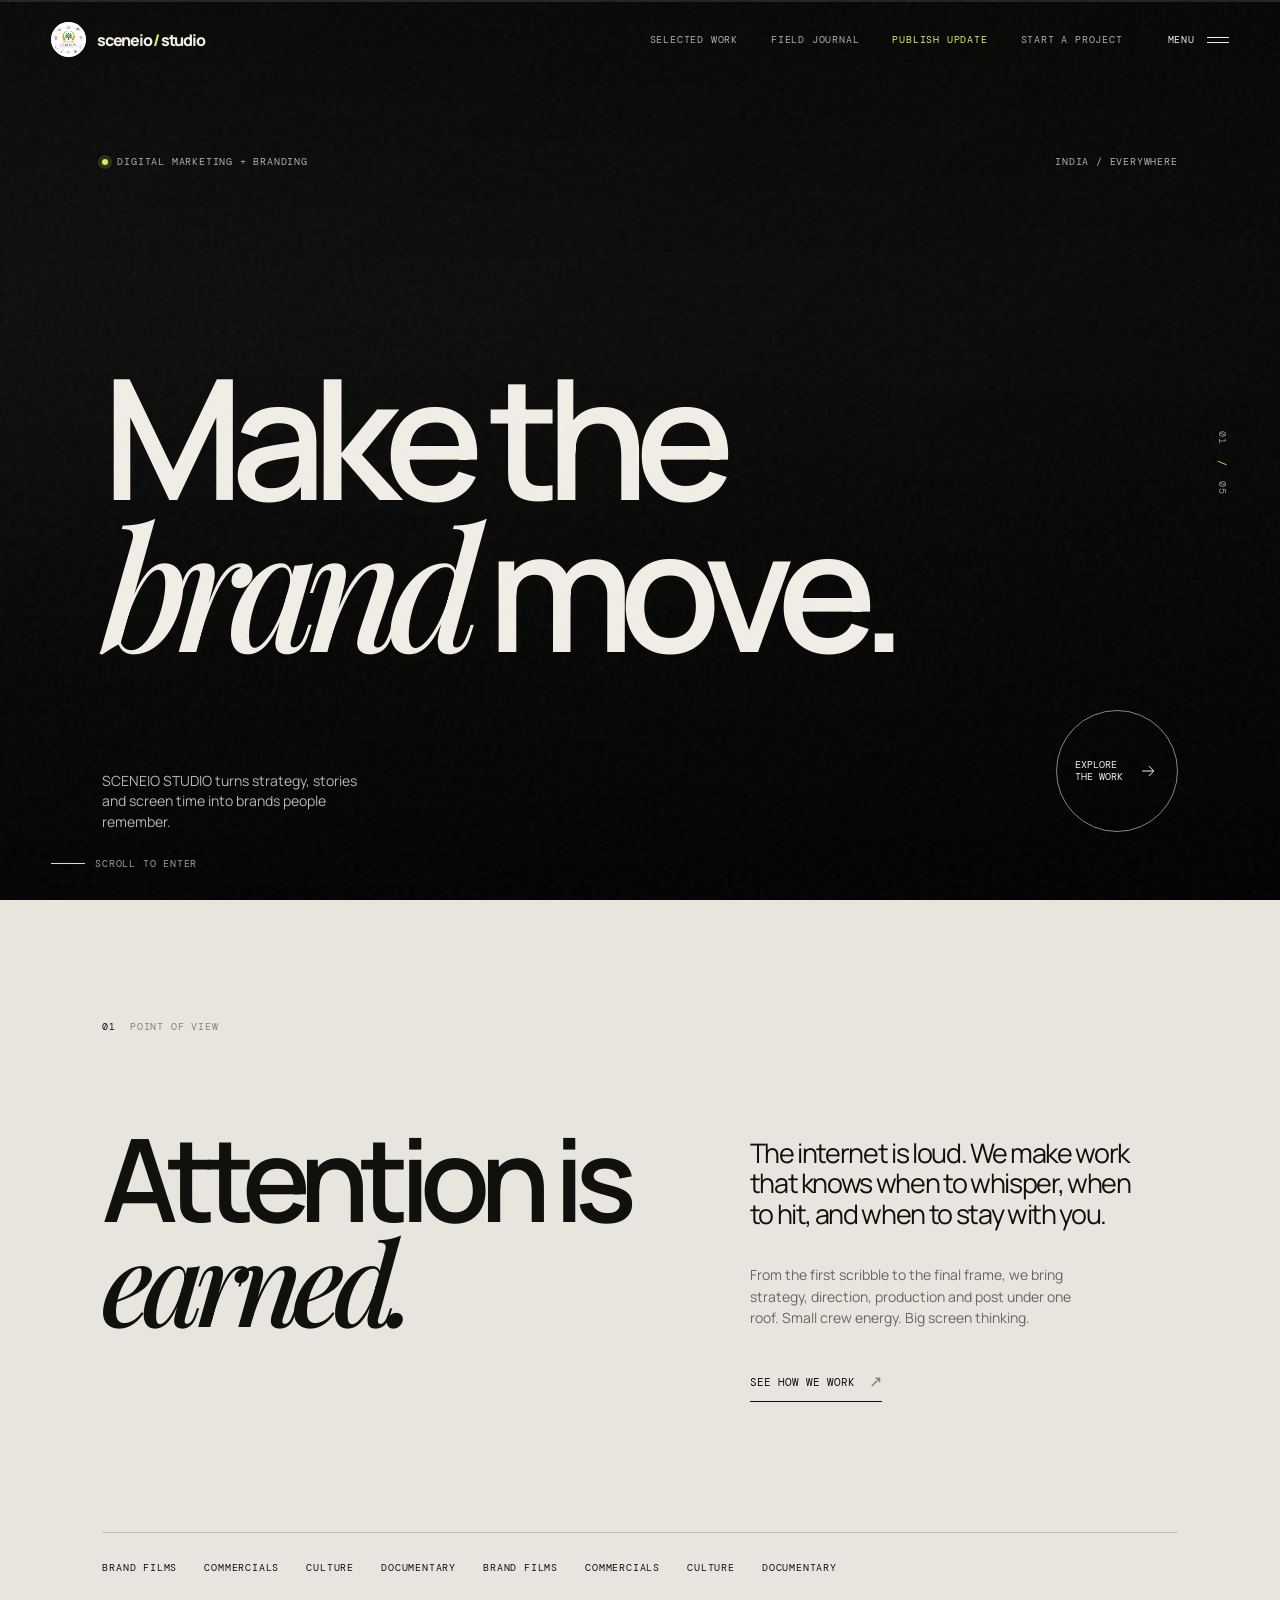
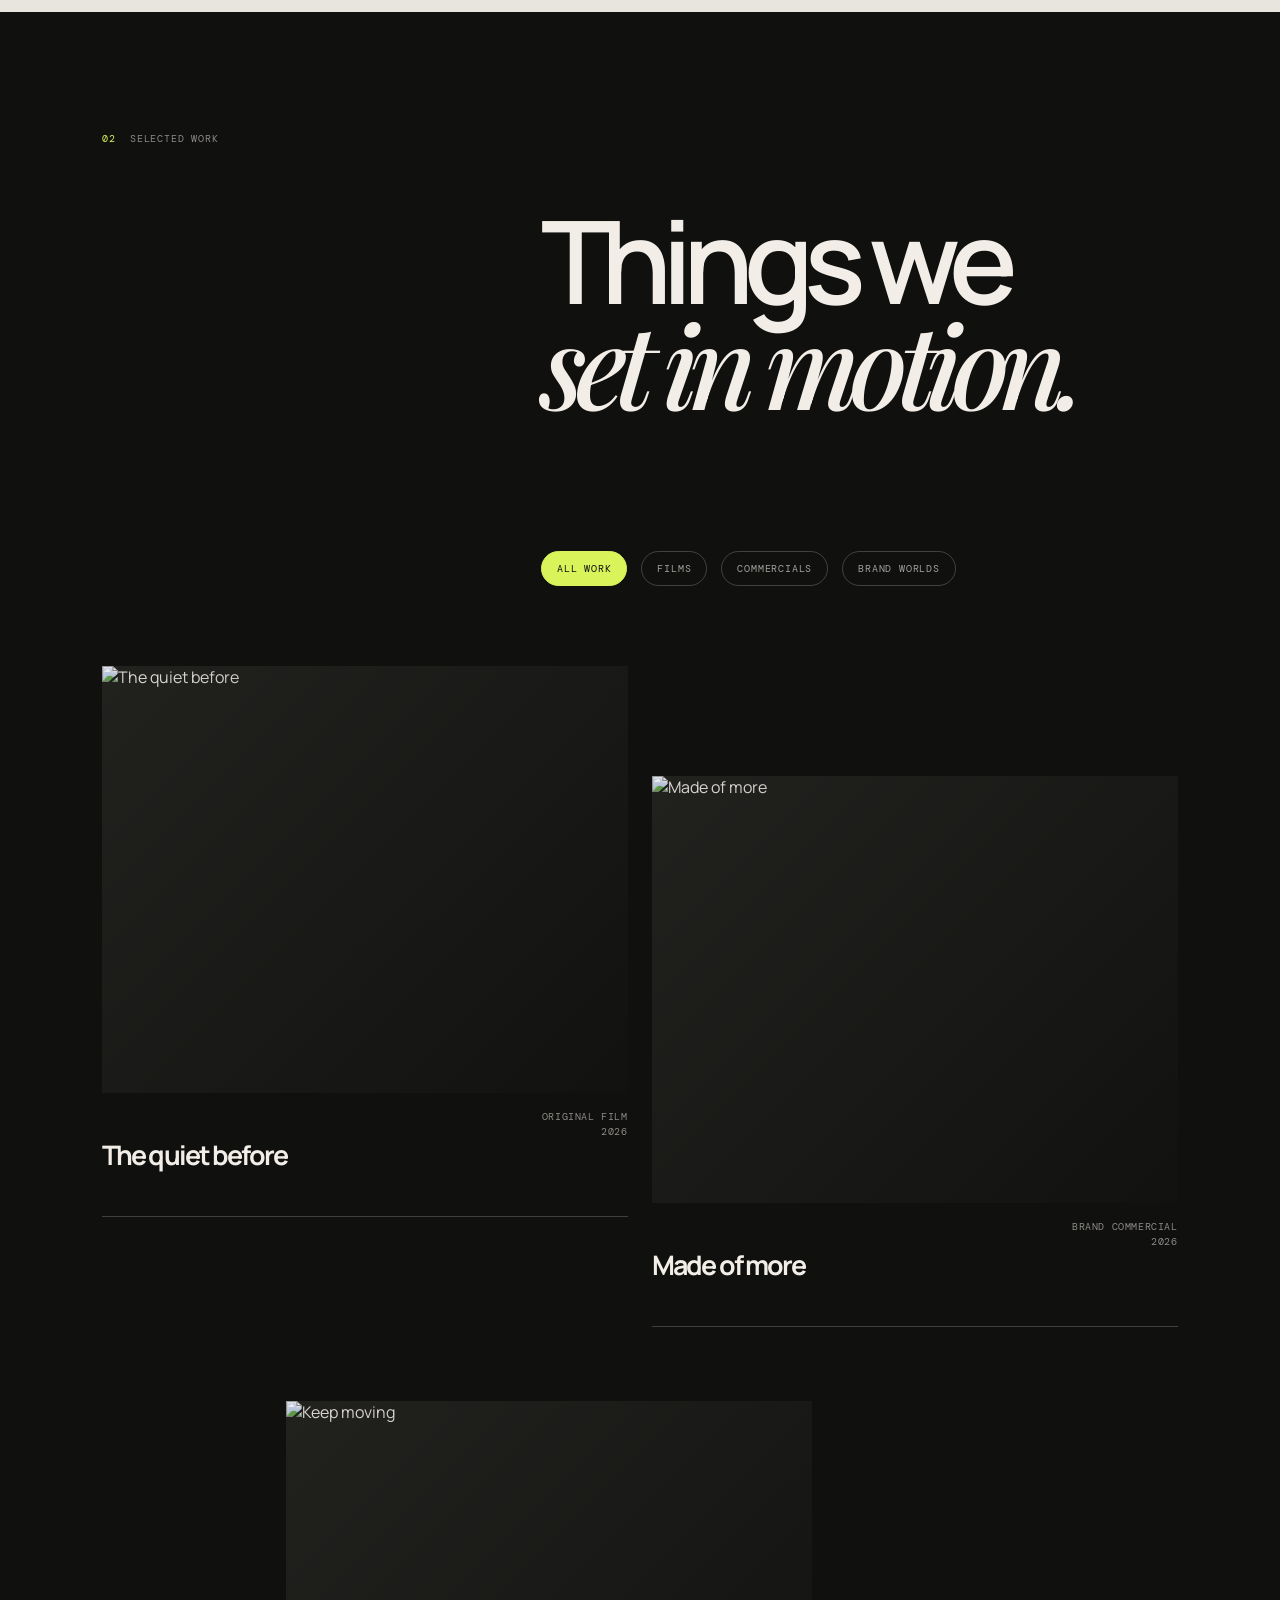
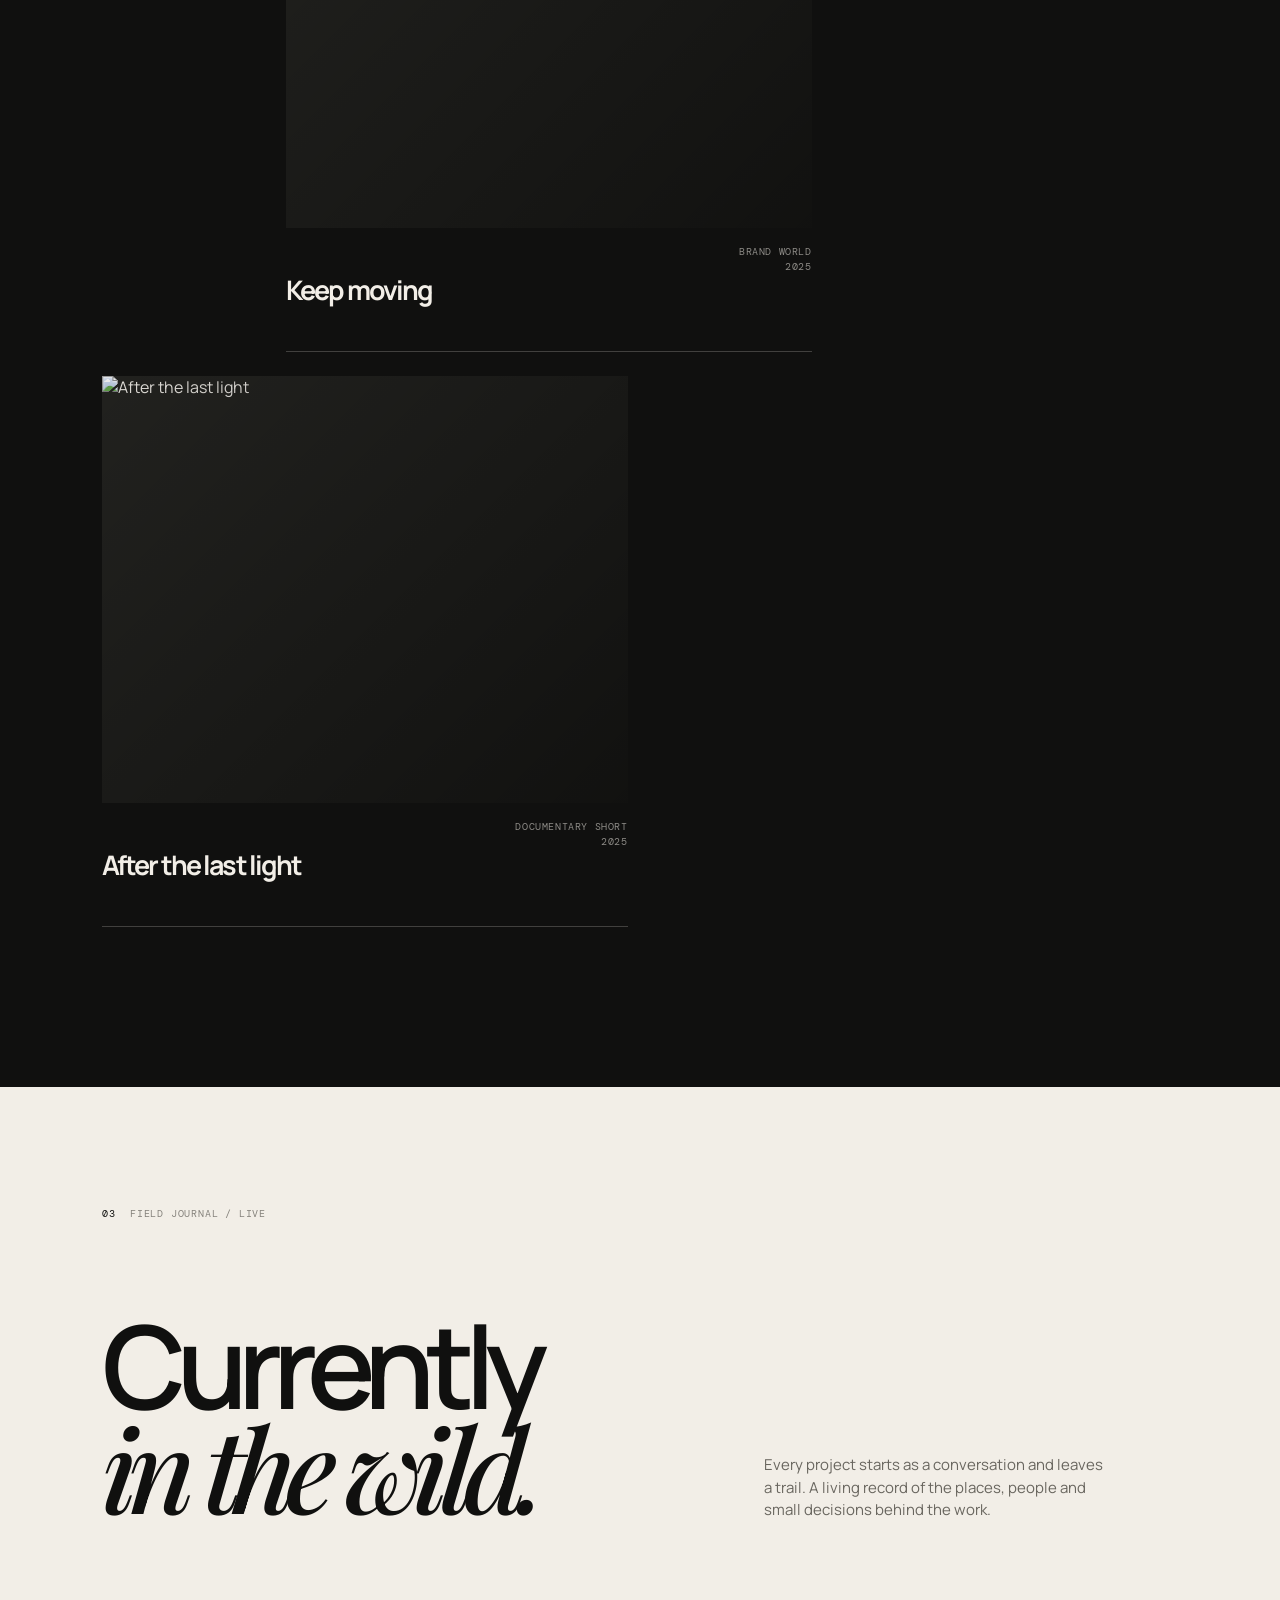
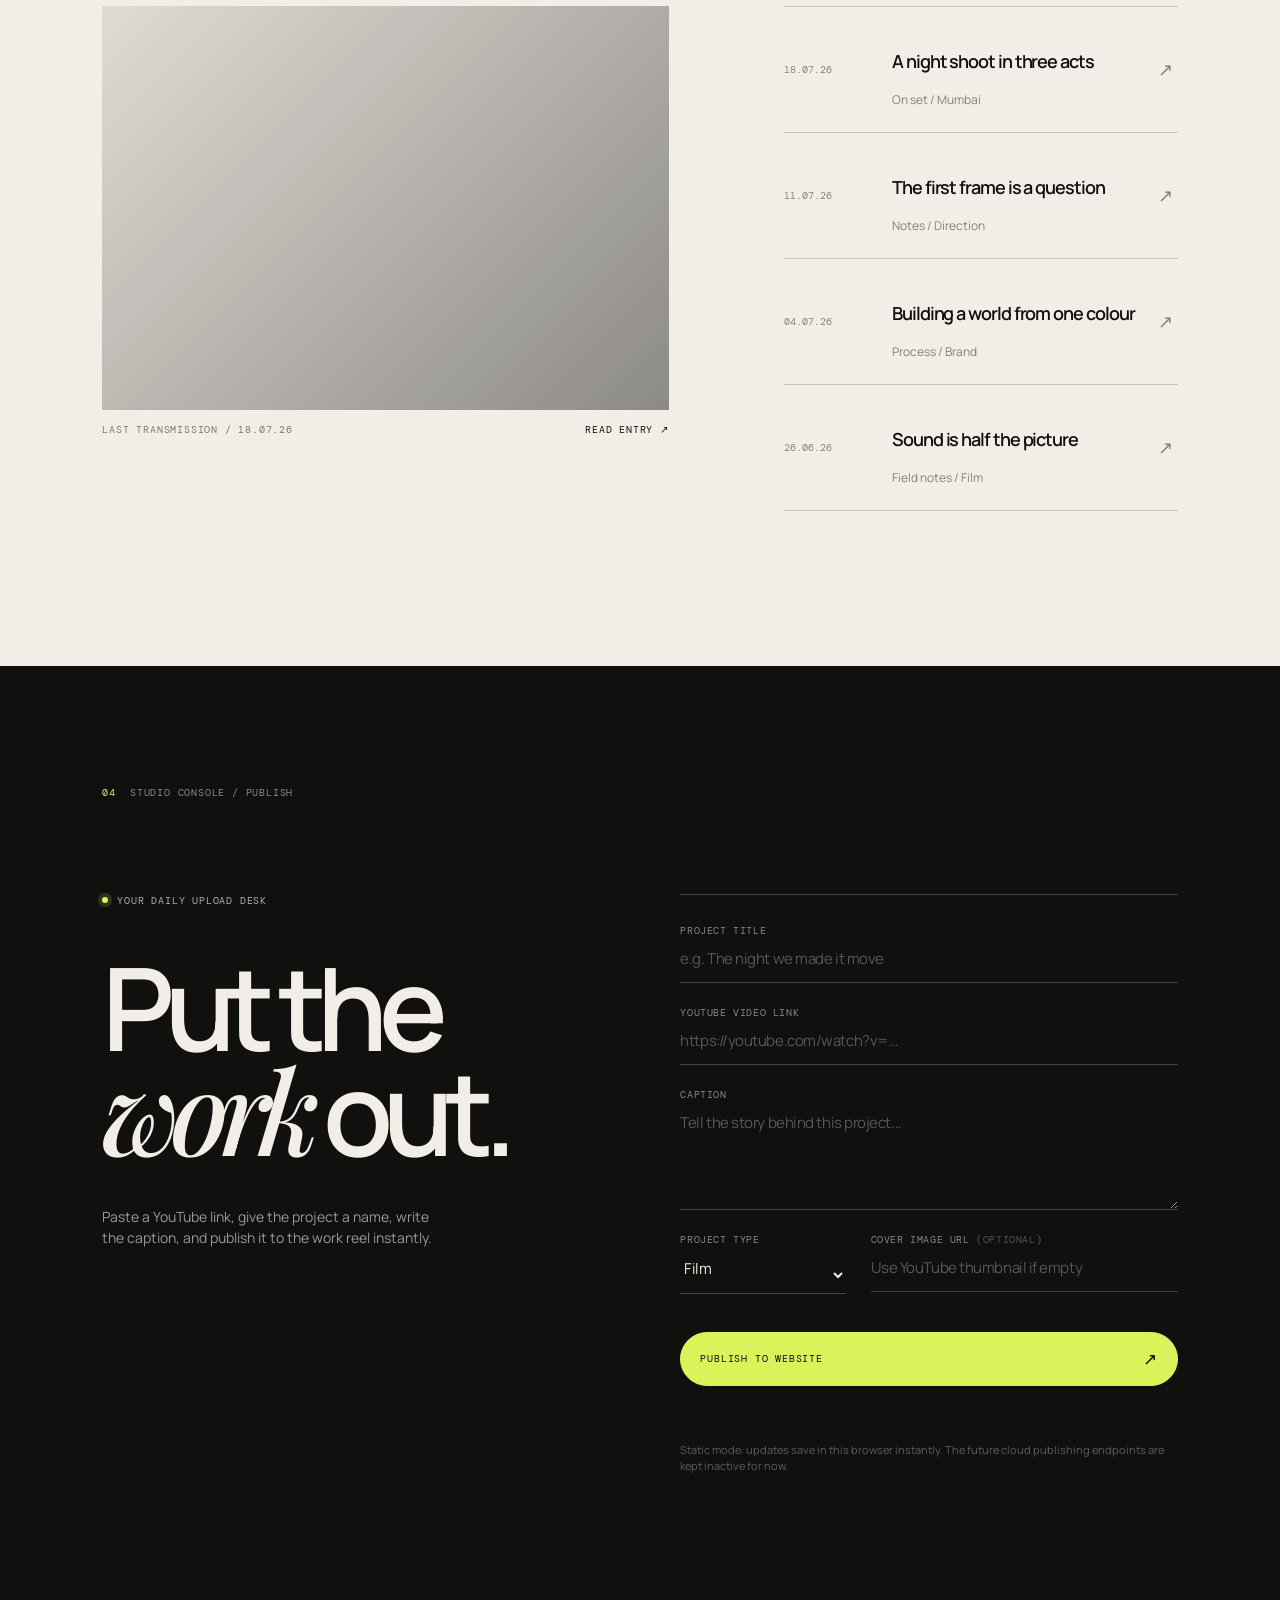
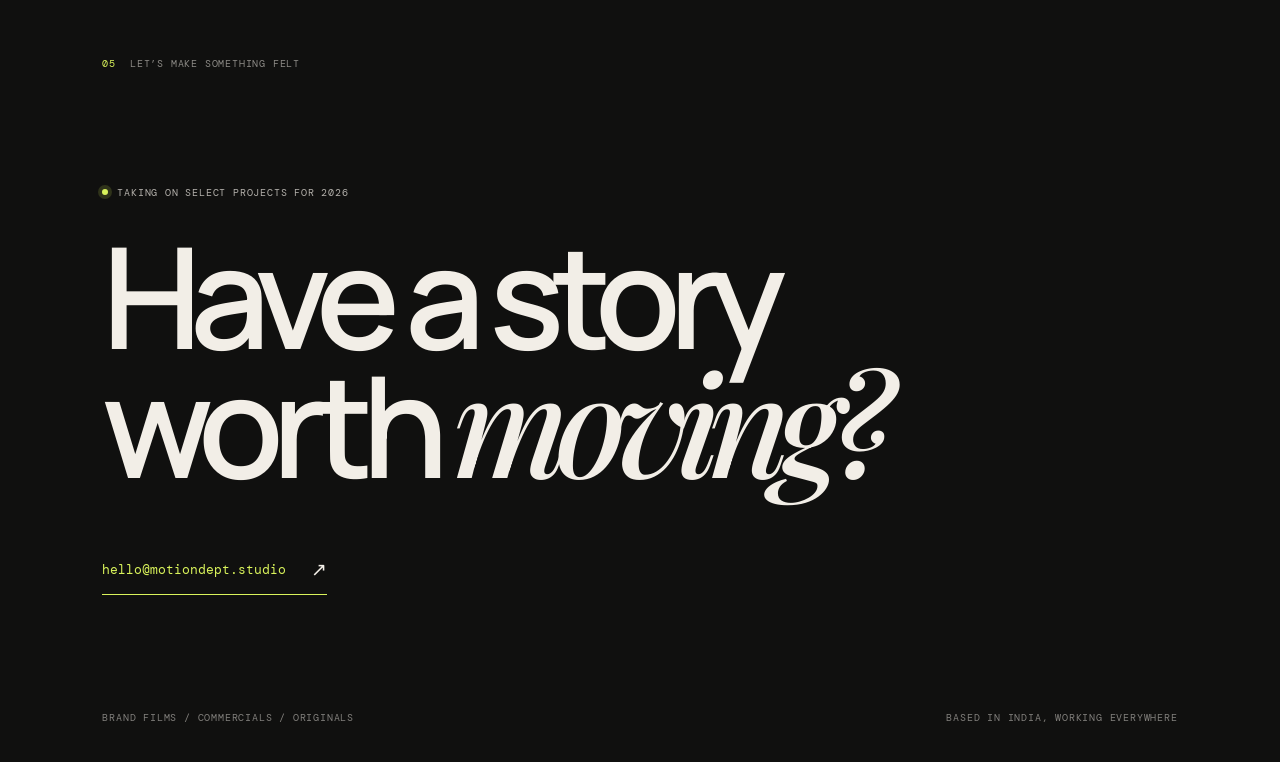
==== commit c8f7d251: "Add cinematic scroll interactions" ====
--- a/index.html
+++ b/index.html
@@ -14,6 +14,7 @@
     <div class="noise" aria-hidden="true"></div>
     <div class="cursor" aria-hidden="true"></div>
     <div class="cursor-label" aria-hidden="true">view</div>
+    <div class="scroll-progress" aria-hidden="true"><span></span></div>
 
     <header class="site-header">
       <a class="brand-lockup magnetic" href="#top" aria-label="SCENEIO STUDIO home">
--- a/styles.css
+++ b/styles.css
@@ -13,7 +13,7 @@
 
 * { box-sizing: border-box; }
 html { scroll-behavior: smooth; }
-body { margin: 0; background: var(--ink); color: var(--cream); font-family: var(--sans); cursor: none; }
+body { margin: 0; overflow-x: hidden; background: var(--ink); color: var(--cream); font-family: var(--sans); cursor: none; }
 body.modal-open { overflow: hidden; }
 a { color: inherit; text-decoration: none; }
 button { color: inherit; font: inherit; }
@@ -21,6 +21,8 @@
 .cursor, .cursor-label { position: fixed; pointer-events: none; z-index: 50; transform: translate(-50%, -50%); opacity: 0; }
 .cursor { width: 10px; height: 10px; border-radius: 50%; background: var(--acid); transition: width .25s, height .25s, background .25s; }
 .cursor-label { display: grid; place-items: center; width: 58px; height: 58px; border-radius: 50%; background: var(--acid); color: var(--ink); font: 11px var(--mono); text-transform: uppercase; letter-spacing: .08em; transition: opacity .2s; }
+.scroll-progress { position: fixed; z-index: 30; top: 0; left: 0; width: 100%; height: 2px; pointer-events: none; background: rgba(242,238,231,.12); }
+.scroll-progress span { display: block; width: 100%; height: 100%; background: var(--acid); transform: scaleX(0); transform-origin: left center; }
 .cursor.is-link { width: 30px; height: 30px; background: var(--cream); }
 .cursor-label.visible { opacity: 1; }
 .site-header { position: absolute; inset: 0 0 auto; z-index: 10; display: flex; align-items: center; justify-content: space-between; padding: 22px 4vw; color: var(--cream); }
@@ -45,10 +47,9 @@
 .section-light { background: var(--paper); }
 .section-paper { background: var(--cream); }
 .hero { position: relative; min-height: 100svh; overflow: hidden; }
-.hero-image { position: absolute; inset: 0; background: linear-gradient(135deg, rgba(24,25,22,.2), rgba(4,5,4,.8)), url("https://images.unsplash.com/photo-1485846234645-a62644f84728?auto=format&fit=crop&w=2400&q=90") center/cover; transform: scale(1.04); animation: hero-drift 16s ease-in-out infinite alternate; }
-@keyframes hero-drift { from { transform: scale(1.04); } to { transform: scale(1.12) translate3d(-1%, -1%, 0); } }
-.hero-overlay { position: absolute; inset: 0; background: linear-gradient(180deg, rgba(0,0,0,.42) 0%, transparent 35%, rgba(0,0,0,.75) 100%); }
-.hero-content { position: relative; z-index: 1; display: flex; flex-direction: column; justify-content: space-between; min-height: 100svh; padding: 155px 8vw 68px; }
+.hero-image { position: absolute; inset: -4%; background: linear-gradient(135deg, rgba(24,25,22,.2), rgba(4,5,4,.8)), url("https://images.unsplash.com/photo-1485846234645-a62644f84728?auto=format&fit=crop&w=2400&q=90") center/cover; transform: scale(1.04); will-change: transform; }
+.hero-overlay { position: absolute; inset: 0; background: linear-gradient(180deg, rgba(0,0,0,.42) 0%, transparent 35%, rgba(0,0,0,.75) 100%); will-change: opacity; }
+.hero-content { position: relative; z-index: 1; display: flex; flex-direction: column; justify-content: space-between; min-height: 100svh; padding: 155px 8vw 68px; will-change: transform; }
 .eyebrow { display: flex; align-items: center; gap: 9px; color: rgba(242,238,231,.72); }
 .hero-eyebrow { font-size: 10px; }
 .eyebrow-location { margin-left: auto; }
@@ -88,10 +89,10 @@
 .filter-button { border: 1px solid var(--line-dark); background: transparent; border-radius: 40px; padding: 10px 15px; color: rgba(242,238,231,.65); cursor: none; transition: .3s; }
 .filter-button:hover, .filter-button.active { background: var(--acid); border-color: var(--acid); color: var(--ink); }
 .project-grid { display: grid; grid-template-columns: repeat(12, 1fr); gap: 24px; margin-top: 90px; }
-.project-card { position: relative; grid-column: span 6; cursor: none; }
+.project-card { position: relative; grid-column: span 6; cursor: none; will-change: transform; }
 .project-card:nth-child(3n+2) { grid-column: 7 / span 6; margin-top: 110px; }
 .project-card:nth-child(3n+3) { grid-column: 3 / span 6; margin-top: 50px; }
-.project-visual { position: relative; overflow: hidden; aspect-ratio: 1.23 / 1; background: #242421; }
+.project-visual { position: relative; overflow: hidden; aspect-ratio: 1.23 / 1; background: #242421; transform: perspective(1000px) rotateX(var(--tilt-x, 0deg)) rotateY(var(--tilt-y, 0deg)); transition: transform .55s cubic-bezier(.2,.8,.2,1); will-change: transform; }
 .project-visual::after { position: absolute; inset: 0; content: ""; background: linear-gradient(135deg, rgba(0,0,0,.08), rgba(0,0,0,.52)); transition: opacity .45s; }
 .project-card:hover .project-visual::after { opacity: .38; }
 .project-visual::before { position: absolute; inset: 0; z-index: 1; content: "View project  ↗"; display: grid; place-items: center; color: var(--cream); font: 11px var(--mono); letter-spacing: .08em; text-transform: uppercase; opacity: 0; transform: translateY(10px); transition: .45s; }
@@ -159,12 +160,13 @@
 .modal-image { width: 100%; height: 100%; background: center/cover; }
 .modal-details { display: flex; gap: 50px; margin-top: 16px; color: #77736a; }
 .hidden { display: none; }
-.reveal { opacity: 0; transform: translateY(25px); transition: opacity .8s, transform .8s; }
-.reveal.visible { opacity: 1; transform: translateY(0); }
+.reveal { opacity: 0; transform: translate3d(0, 25px, 0); transition: opacity .85s cubic-bezier(.2,.8,.2,1), transform .85s cubic-bezier(.2,.8,.2,1); transition-delay: var(--reveal-delay, 0ms); }
+.reveal.visible { opacity: 1; transform: translate3d(0, var(--lift, 0px), 0); }
 
 @media (max-width: 720px) {
   body { cursor: auto; }
   .cursor, .cursor-label { display: none; }
+  .scroll-progress { height: 1px; }
   .site-header { padding: 23px 6vw; }
   .brand-lockup img { width: 30px; height: 30px; }
   .wordmark { font-size: 14px; }
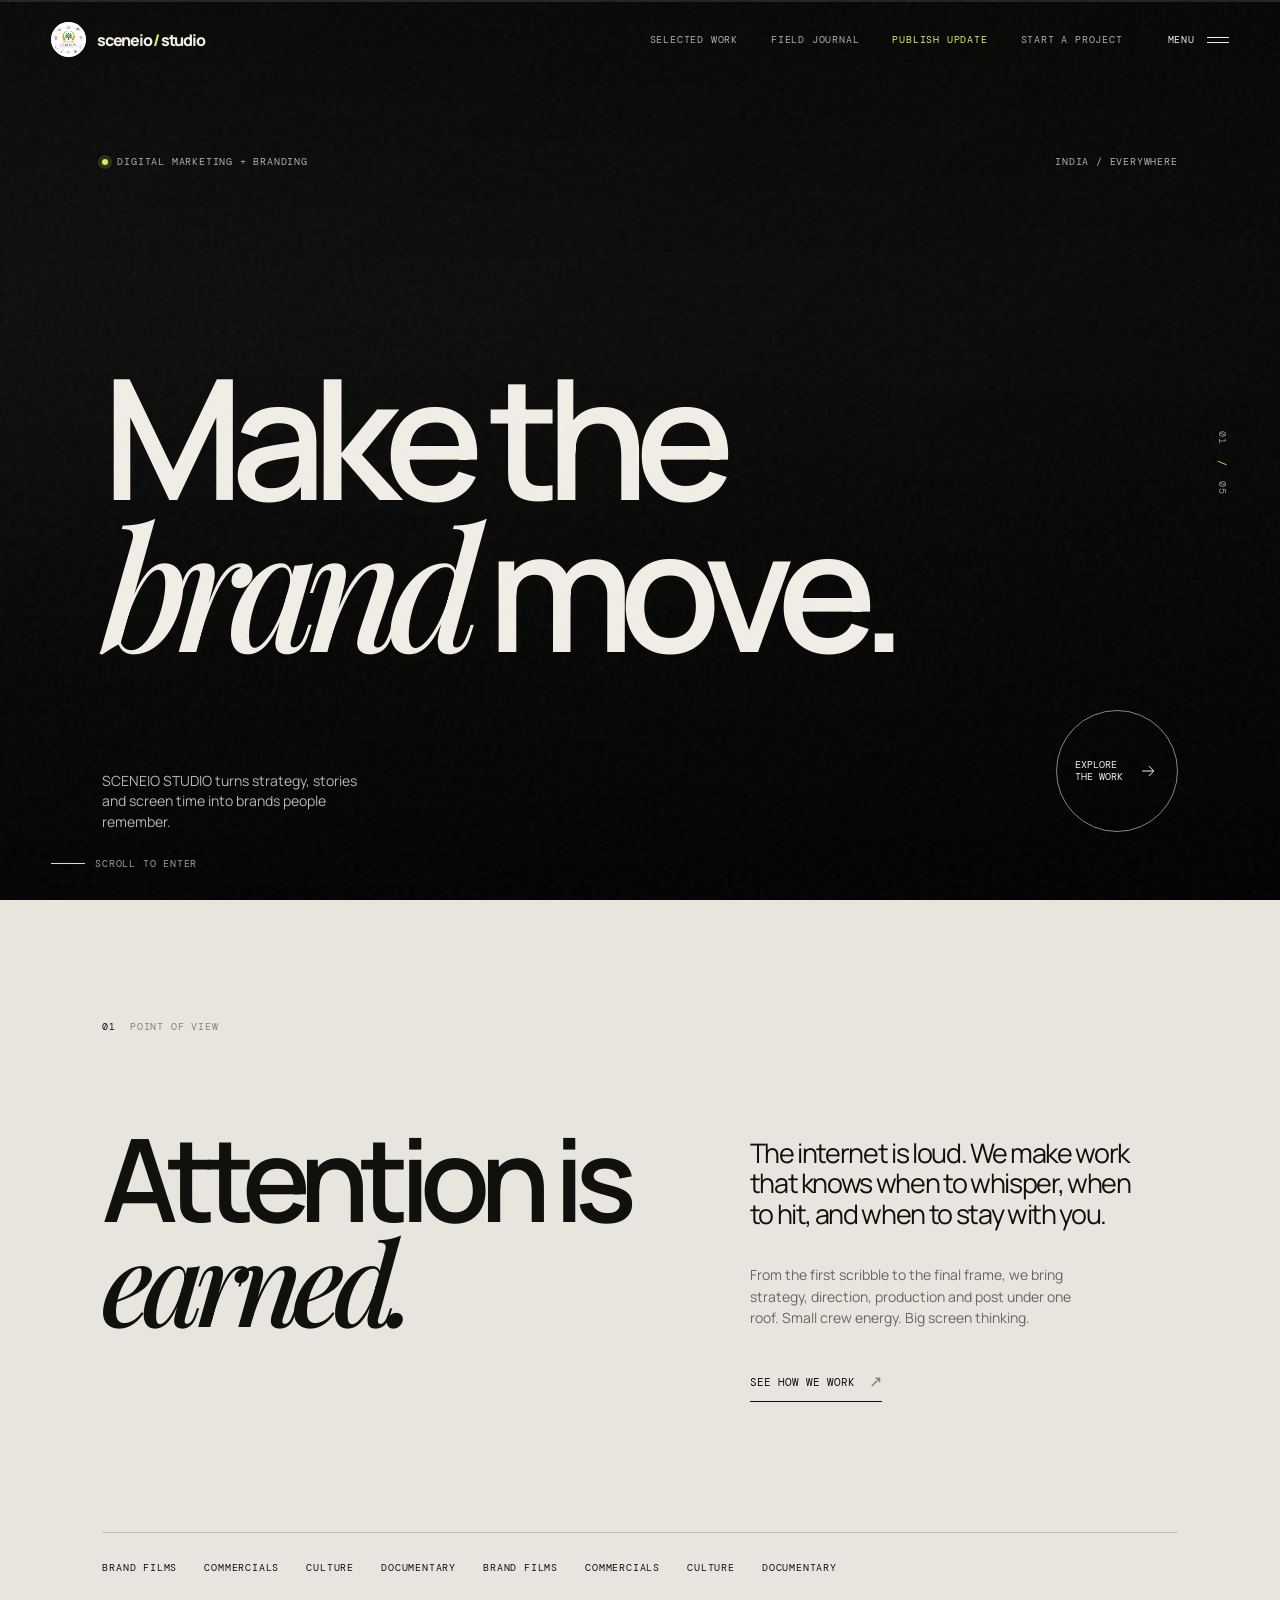
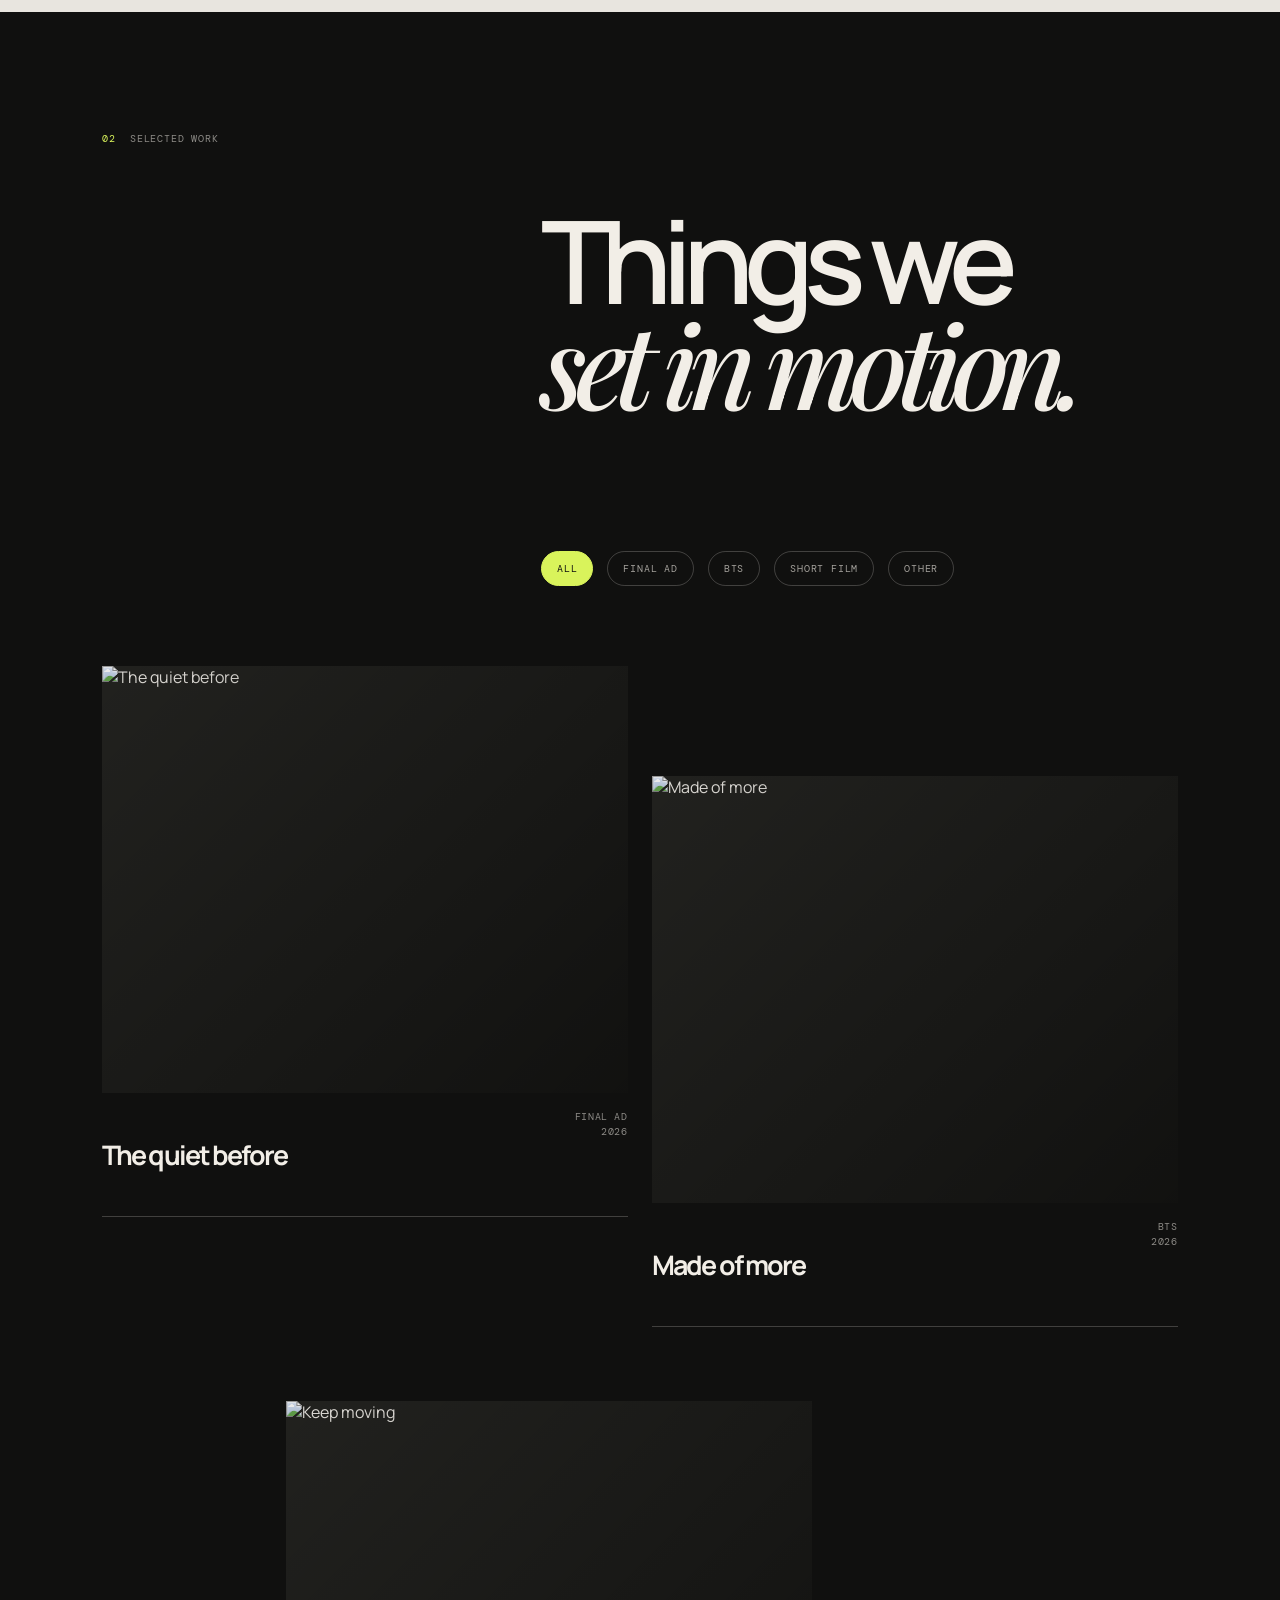
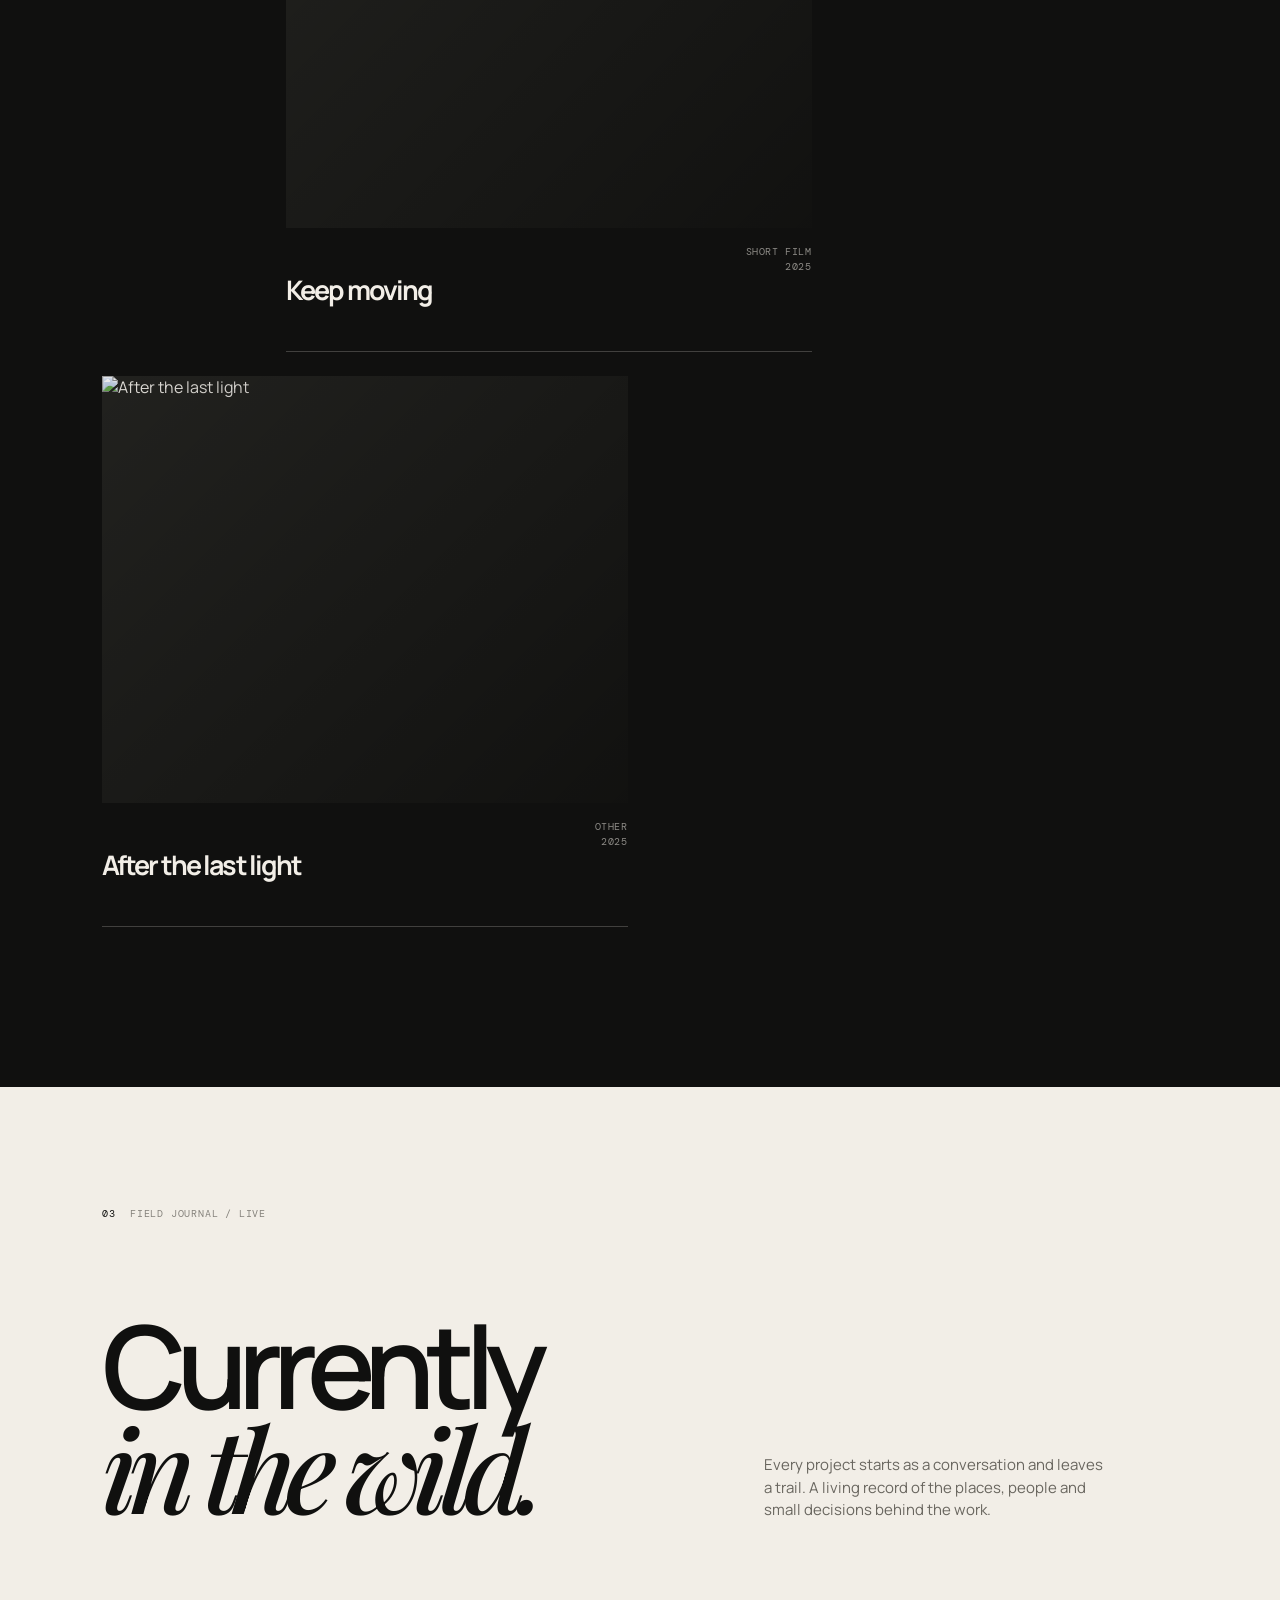
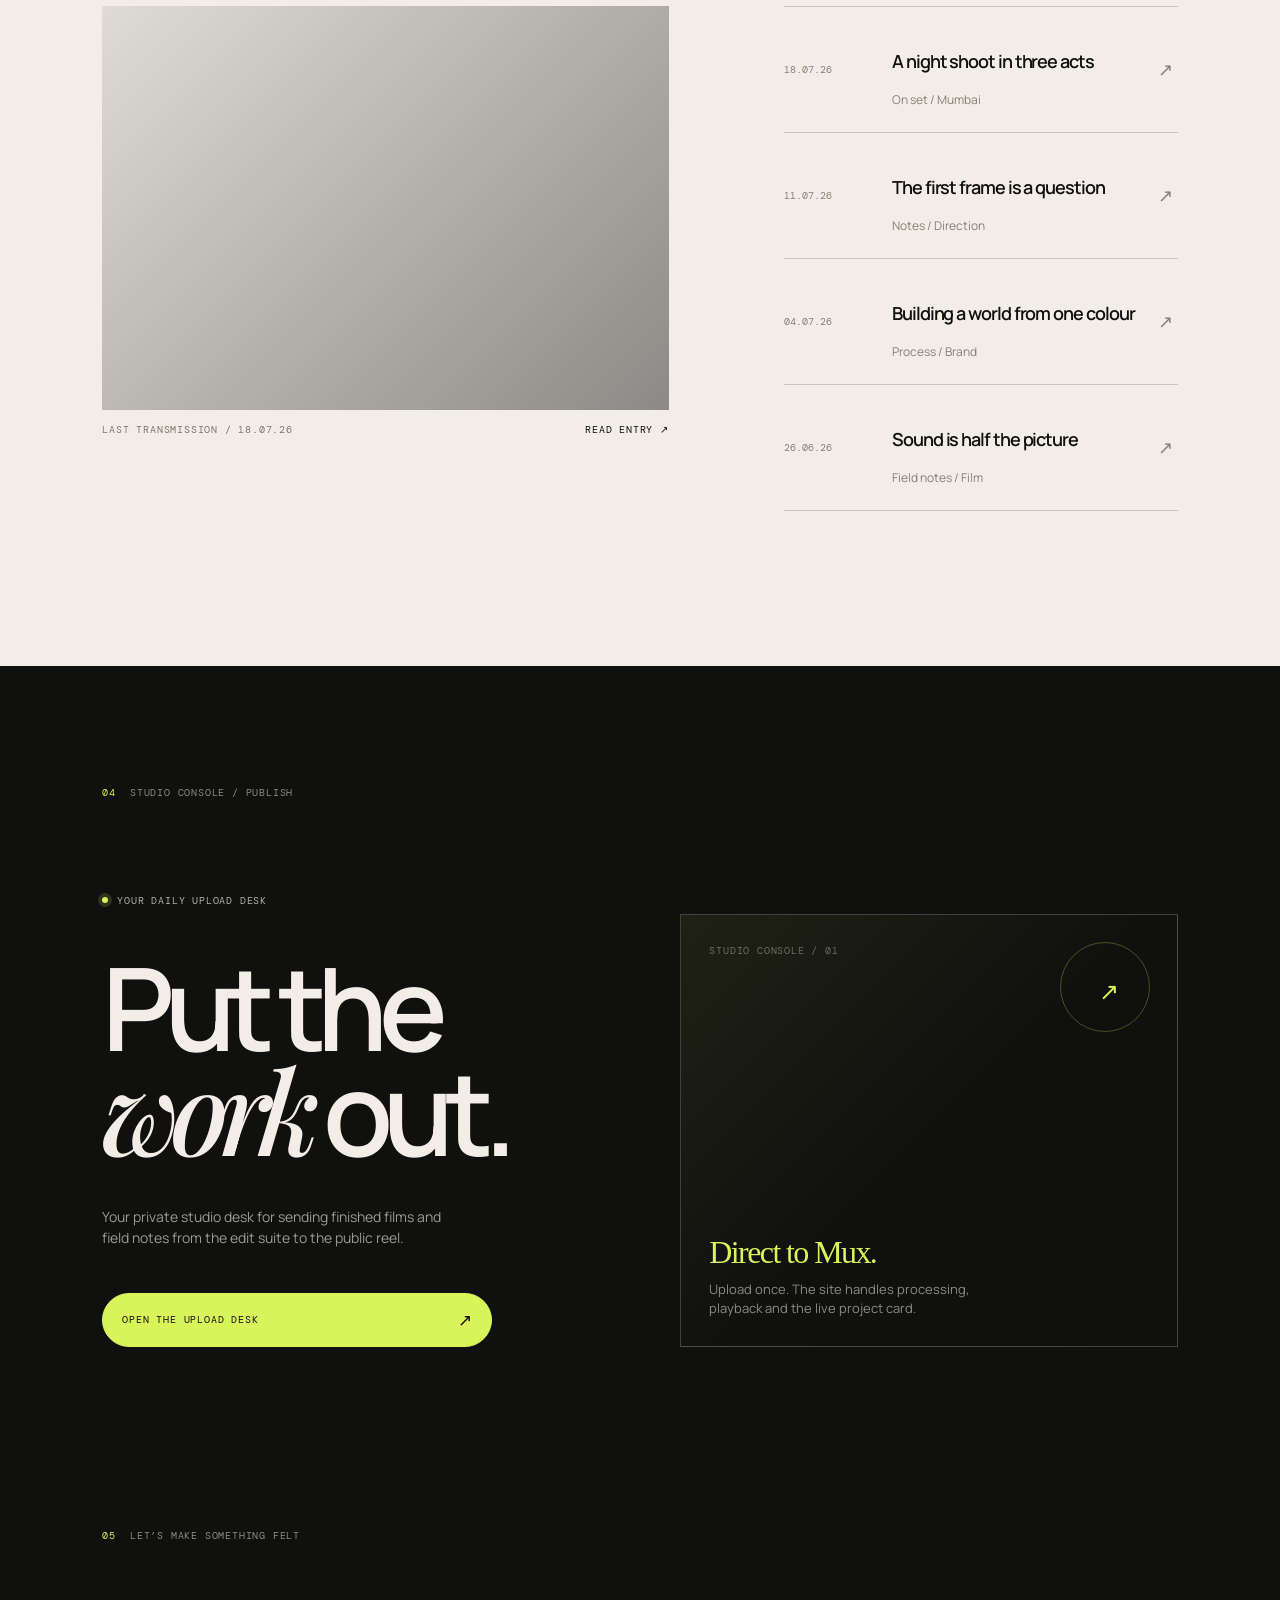
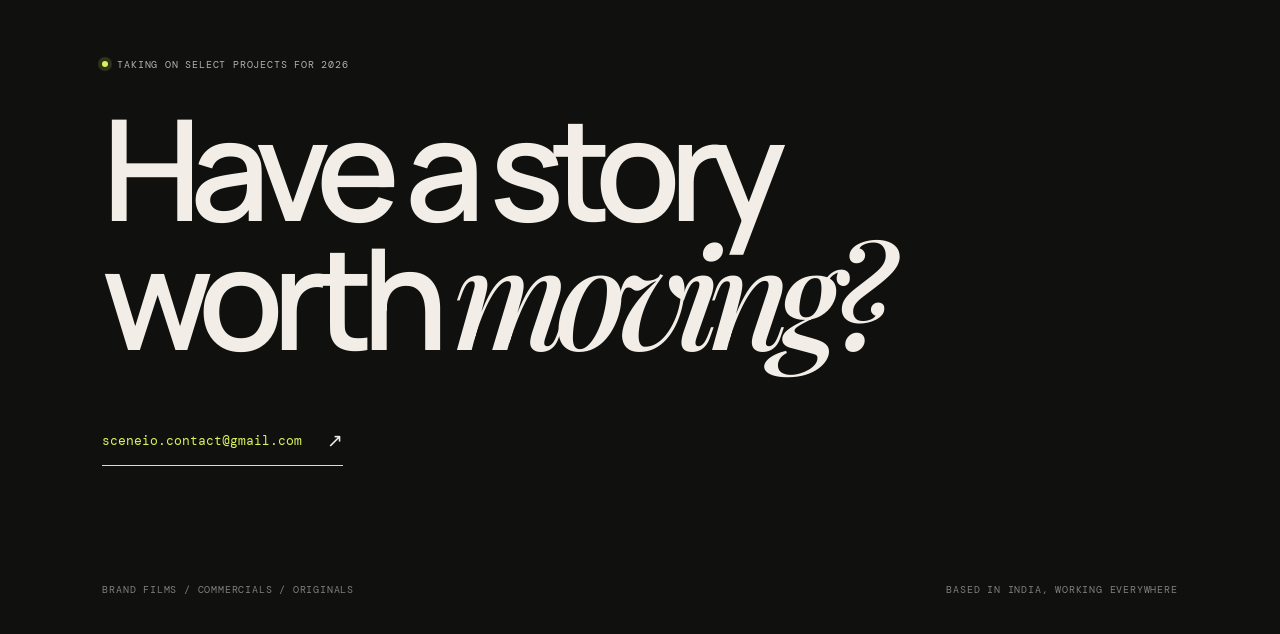
==== commit 61a1a485: "Connect Sceneio publishing to Supabase and Mux" ====
--- a/index.html
+++ b/index.html
@@ -77,10 +77,11 @@
           <div class="section-label light"><span>02</span><span>Selected work</span></div>
           <h2 id="work-title">Things we<br /><em>set in motion.</em></h2>
           <div class="filter-row" role="group" aria-label="Filter work">
-            <button class="filter-button active magnetic" type="button" data-filter="all">All work</button>
-            <button class="filter-button magnetic" type="button" data-filter="film">Films</button>
-            <button class="filter-button magnetic" type="button" data-filter="commercial">Commercials</button>
-            <button class="filter-button magnetic" type="button" data-filter="brand">Brand worlds</button>
+            <button class="filter-button active magnetic" type="button" data-filter="all">All</button>
+            <button class="filter-button magnetic" type="button" data-filter="Final Ad">Final Ad</button>
+            <button class="filter-button magnetic" type="button" data-filter="BTS">BTS</button>
+            <button class="filter-button magnetic" type="button" data-filter="Short Film">Short Film</button>
+            <button class="filter-button magnetic" type="button" data-filter="Other">Other</button>
           </div>
         </div>
         <div class="project-grid" id="project-grid"></div>
@@ -107,20 +108,15 @@
           <div>
             <p class="eyebrow"><span class="status-dot"></span> Your daily upload desk</p>
             <h2 id="console-title">Put the<br /><em>work</em> out.</h2>
-            <p class="console-copy">Paste a YouTube link, give the project a name, write the caption, and publish it to the work reel instantly.</p>
+            <p class="console-copy">Your private studio desk for sending finished films and field notes from the edit suite to the public reel.</p>
+            <a class="publish-button dashboard-link magnetic" href="/dashboard">Open the upload desk <span>↗</span></a>
           </div>
-          <form class="publish-form" id="publish-form">
-            <label>Project title<input name="title" type="text" placeholder="e.g. The night we made it move" required /></label>
-            <label>YouTube video link<input name="video-url" type="url" placeholder="https://youtube.com/watch?v=..." required /></label>
-            <label>Caption<textarea name="caption" rows="4" placeholder="Tell the story behind this project..." required></textarea></label>
-            <div class="form-row">
-              <label>Project type<select name="type"><option value="film">Film</option><option value="commercial">Commercial</option><option value="brand">Brand world</option></select></label>
-              <label>Cover image URL <span>(optional)</span><input name="image-url" type="url" placeholder="Use YouTube thumbnail if empty" /></label>
-            </div>
-            <button class="publish-button magnetic" type="submit">Publish to website <span>↗</span></button>
-            <p class="publish-status" id="publish-status" role="status"></p>
-            <p class="form-note">Static mode: updates save in this browser instantly. The future cloud publishing endpoints are kept inactive for now.</p>
-          </form>
+          <div class="console-card reveal">
+            <span class="console-card-number">Studio console / 01</span>
+            <strong>Direct to Mux.</strong>
+            <p>Upload once. The site handles processing, playback and the live project card.</p>
+            <span class="console-card-arrow">↗</span>
+          </div>
         </div>
       </section>
 
@@ -129,7 +125,7 @@
         <div class="contact-main">
           <p class="eyebrow"><span class="status-dot"></span> Taking on select projects for 2026</p>
           <h2 id="contact-title">Have a story<br />worth <em>moving?</em></h2>
-          <a class="contact-email magnetic" href="mailto:hello@motiondept.studio">hello@motiondept.studio <span>↗</span></a>
+          <a class="contact-email magnetic" href="mailto:sceneio.contact@gmail.com">sceneio.contact@gmail.com <span>↗</span></a>
         </div>
         <div class="contact-footer"><span>Brand films / commercials / originals</span><span>Based in India, working everywhere</span></div>
       </section>
@@ -146,6 +142,9 @@
       </div>
     </div>
 
+    <script src="https://cdn.jsdelivr.net/npm/@supabase/supabase-js@2"></script>
+    <script src="config.js"></script>
+    <script type="module" src="https://cdn.jsdelivr.net/npm/@mux/mux-player@3/+esm"></script>
     <script src="content.js"></script>
     <script src="app.js"></script>
   </body>
--- a/styles.css
+++ b/styles.css
@@ -99,6 +99,8 @@
 .project-card:hover .project-visual::before { opacity: 1; transform: translateY(0); }
 .project-visual img { width: 100%; height: 100%; display: block; object-fit: cover; filter: saturate(.78); transition: transform .8s cubic-bezier(.2,.8,.2,1), filter .5s; }
 .project-card:hover .project-visual img { transform: scale(1.06); filter: saturate(1); }
+.project-preview { position: absolute; inset: 0; z-index: 0; width: 100%; height: 100%; --media-object-fit: cover; --controls: none; filter: saturate(.78) contrast(1.04); transition: transform .8s cubic-bezier(.2,.8,.2,1), filter .5s; }
+.project-card:hover .project-preview { transform: scale(1.06); filter: saturate(1) contrast(1.04); }
 .project-live { position: absolute; z-index: 2; top: 15px; left: 15px; border: 1px solid var(--acid); border-radius: 20px; padding: 7px 10px; background: rgba(16,16,15,.5); color: var(--acid); font: 9px var(--mono); letter-spacing: .06em; text-transform: uppercase; }
 .project-info { display: flex; justify-content: space-between; gap: 15px; padding: 16px 0 0; border-bottom: 1px solid var(--line-dark); padding-bottom: 16px; }
 .project-title { font-size: clamp(19px, 2.1vw, 30px); letter-spacing: -.07em; }
@@ -138,6 +140,13 @@
 .publish-status.error { color: #ff9c8c; }
 .publish-status.success { color: var(--acid); }
 .form-note { margin-top: 16px; color: rgba(242,238,231,.35); font-size: 11px; line-height: 1.5; }
+.dashboard-link { max-width: 390px; margin-top: 45px; }
+.console-card { position: relative; min-height: 270px; margin-top: 20px; border: 1px solid var(--line-dark); padding: 28px; background: linear-gradient(135deg, rgba(217,243,91,.08), transparent 55%); display: flex; flex-direction: column; justify-content: flex-end; overflow: hidden; }
+.console-card::before { position: absolute; top: 27px; right: 27px; width: 88px; height: 88px; border: 1px solid rgba(217,243,91,.28); border-radius: 50%; content: ""; }
+.console-card-number { position: absolute; top: 29px; left: 28px; color: rgba(242,238,231,.38); font: 10px var(--mono); letter-spacing: .08em; text-transform: uppercase; }
+.console-card strong { color: var(--acid); font: 32px var(--serif); font-weight: 500; letter-spacing: -.05em; }
+.console-card p { max-width: 260px; margin-top: 9px; color: rgba(242,238,231,.55); font-size: 13px; line-height: 1.45; }
+.console-card-arrow { position: absolute; right: 58px; top: 59px; color: var(--acid); font-size: 24px; }
 .empty-projects { grid-column: 1 / -1; color: rgba(242,238,231,.5); }
 .contact { min-height: 83vh; display: flex; flex-direction: column; justify-content: space-between; padding: 42px 8vw 38px; }
 .contact-main { margin: auto 0; }
@@ -157,11 +166,42 @@
 .modal-description { max-width: 440px; color: #65625b; font-size: 17px; line-height: 1.45; }
 .modal-media { width: 100%; aspect-ratio: 1.75 / 1; margin-top: 70px; background: #191917; }
 .modal-media iframe { width: 100%; height: 100%; display: block; border: 0; }
+.modal-player { display: block; width: 100%; height: 100%; --media-object-fit: contain; --controls: block; }
 .modal-image { width: 100%; height: 100%; background: center/cover; }
 .modal-details { display: flex; gap: 50px; margin-top: 16px; color: #77736a; }
 .hidden { display: none; }
 .reveal { opacity: 0; transform: translate3d(0, 25px, 0); transition: opacity .85s cubic-bezier(.2,.8,.2,1), transform .85s cubic-bezier(.2,.8,.2,1); transition-delay: var(--reveal-delay, 0ms); }
 .reveal.visible { opacity: 1; transform: translate3d(0, var(--lift, 0px), 0); }
+
+.dashboard-page { min-height: 100svh; background: var(--paper); color: var(--ink); cursor: auto; }
+.dashboard-page .noise { opacity: .035; }
+.dashboard-header { position: relative; color: var(--ink); }
+.dashboard-header .nav-link { color: rgba(16,16,15,.58); }
+.dashboard-header .nav-link:hover { color: var(--ink); }
+.dashboard-main { display: grid; grid-template-columns: .85fr 1.15fr; gap: 10vw; min-height: 100svh; padding: 150px 8vw 100px; }
+.dashboard-intro { align-self: center; max-width: 470px; }
+.dashboard-intro .eyebrow { color: #717069; }
+.dashboard-intro h1 { margin-top: 55px; color: var(--ink); font-size: clamp(75px, 10vw, 150px); }
+.dashboard-intro > p:last-child { max-width: 350px; margin-top: 46px; color: #69665f; font-size: 15px; line-height: 1.55; }
+.dashboard-panel { align-self: center; border-top: 1px solid var(--line-light); padding-top: 20px; }
+.dashboard-panel h2 { margin-top: 65px; font-size: clamp(60px, 7vw, 110px); }
+.dashboard-form { margin-top: 65px; }
+.dashboard-form label { display: block; margin-top: 26px; color: #77736a; font: 10px var(--mono); letter-spacing: .06em; text-transform: uppercase; }
+.dashboard-form label > span { color: #aaa59c; }
+.dashboard-form input, .dashboard-form textarea, .dashboard-form select { display: block; width: 100%; margin-top: 11px; border: 0; border-bottom: 1px solid var(--line-light); border-radius: 0; outline: 0; padding: 0 0 13px; background: transparent; color: var(--ink); font: 15px var(--sans); letter-spacing: -.03em; resize: vertical; transition: border-color .25s; }
+.dashboard-form input:focus, .dashboard-form textarea:focus, .dashboard-form select:focus { border-color: var(--ink); }
+.dashboard-form input::placeholder, .dashboard-form textarea::placeholder { color: #aaa59c; }
+.dashboard-form select option { color: var(--ink); }
+.dashboard-form .publish-button { cursor: pointer; }
+.dashboard-form .publish-button:disabled { cursor: wait; opacity: .55; }
+.dashboard-panel-head { display: flex; justify-content: space-between; align-items: flex-start; gap: 20px; }
+.dashboard-panel-head h2 { margin-top: 55px; }
+.text-button { border: 0; border-bottom: 1px solid var(--ink); padding: 0 0 7px; background: transparent; color: var(--ink); font: 10px var(--mono); letter-spacing: .08em; text-transform: uppercase; cursor: pointer; }
+.dashboard-page .publish-status { min-height: 20px; color: #77736a; }
+.dashboard-page .publish-status.error { color: #b94a38; }
+.dashboard-page .publish-status.success { color: #627a00; }
+.upload-progress { height: 3px; margin-top: 30px; background: rgba(16,16,15,.12); overflow: hidden; }
+.upload-progress span { display: block; width: 100%; height: 100%; background: var(--ink); transform: scaleX(0); transform-origin: left center; transition: transform .2s; }
 
 @media (max-width: 720px) {
   body { cursor: auto; }
@@ -206,10 +246,19 @@
   .console-grid { display: block; padding-top: 62px; }
   .console-copy { margin-top: 32px; }
   .publish-form { margin-top: 60px; }
+  .console-card { margin-top: 55px; }
   .form-row { display: block; }
   .modal-media { margin-top: 45px; aspect-ratio: 1.1 / 1; }
   .modal-inner { padding: 110px 6vw 60px; }
   .modal-details { flex-direction: column; gap: 8px; }
+  .dashboard-main { display: block; padding: 125px 6vw 70px; }
+  .dashboard-intro h1 { margin-top: 45px; font-size: clamp(68px, 17vw, 105px); }
+  .dashboard-intro > p:last-child { margin-top: 32px; }
+  .dashboard-panel { margin-top: 85px; }
+  .dashboard-panel h2 { margin-top: 48px; }
+  .dashboard-form { margin-top: 48px; }
+  .dashboard-panel-head { display: block; }
+  .text-button { margin-top: 30px; }
 }
 
 @media (prefers-reduced-motion: reduce) {
